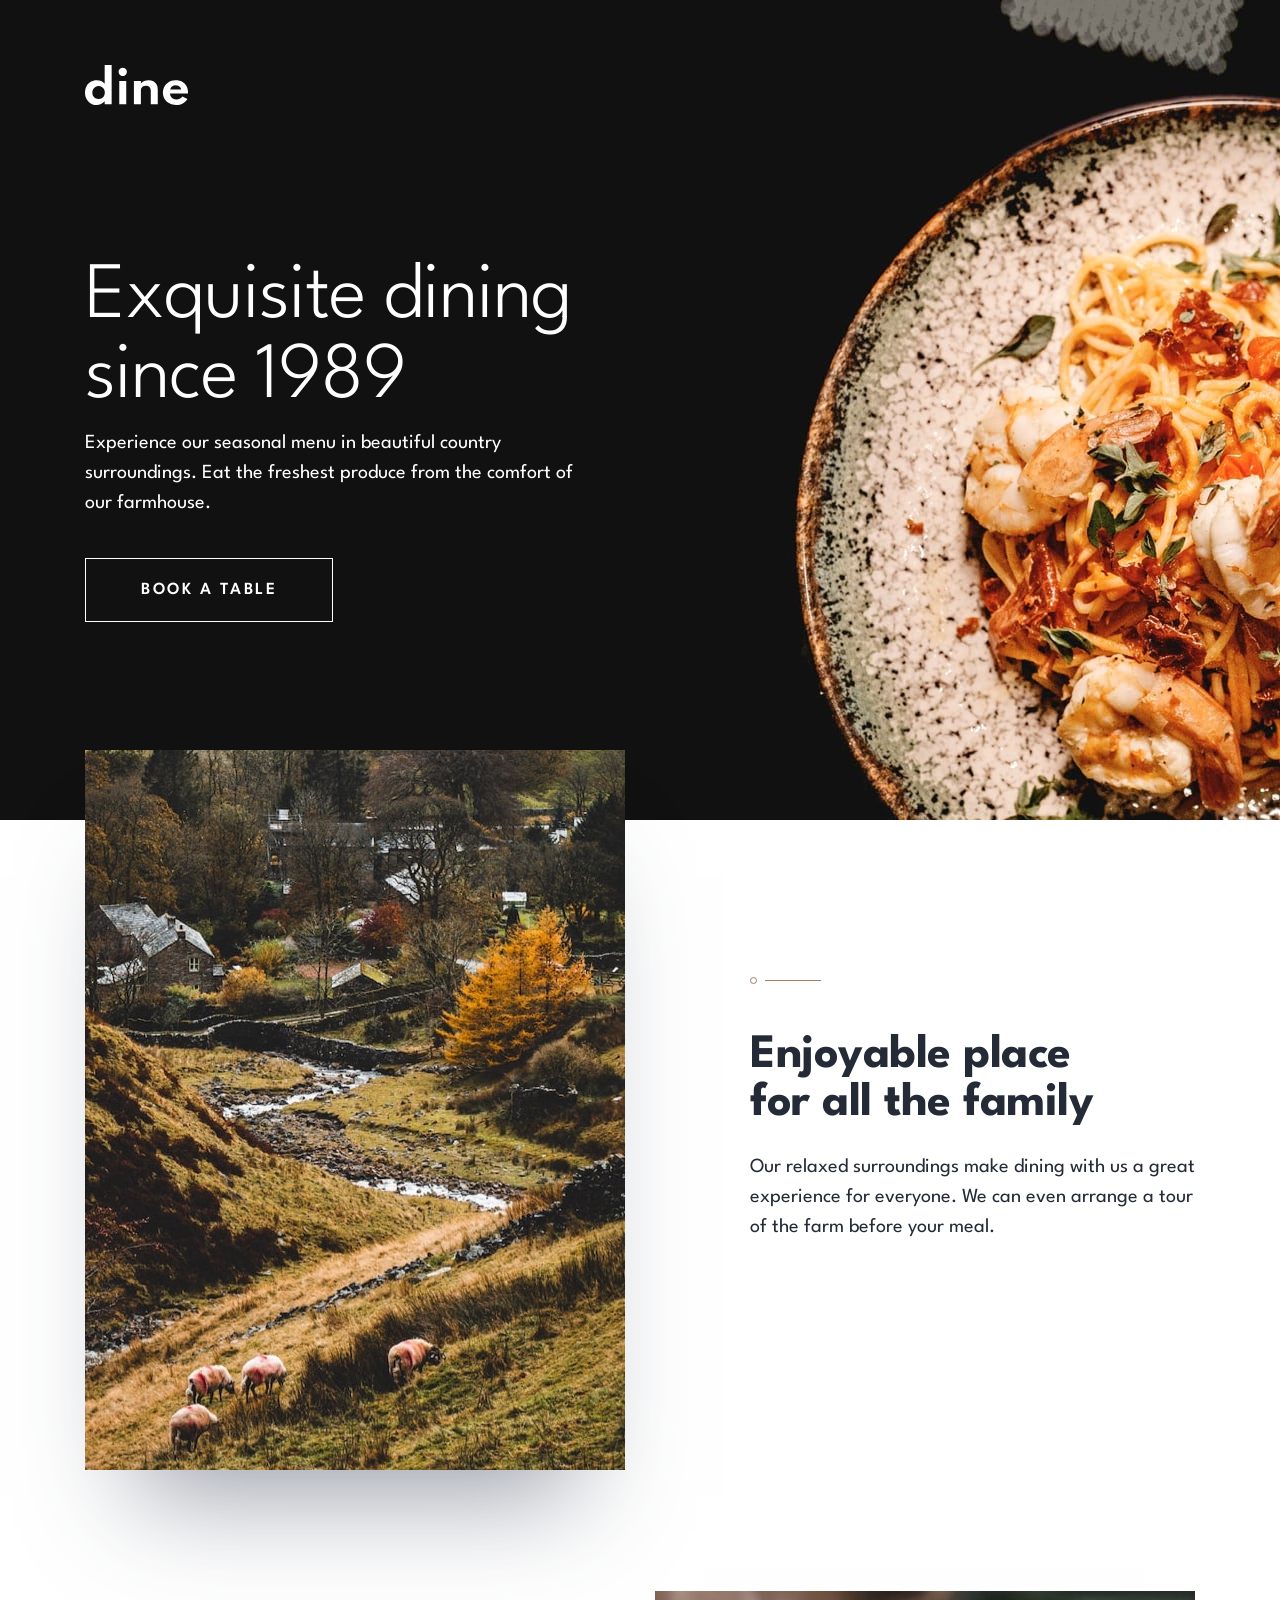
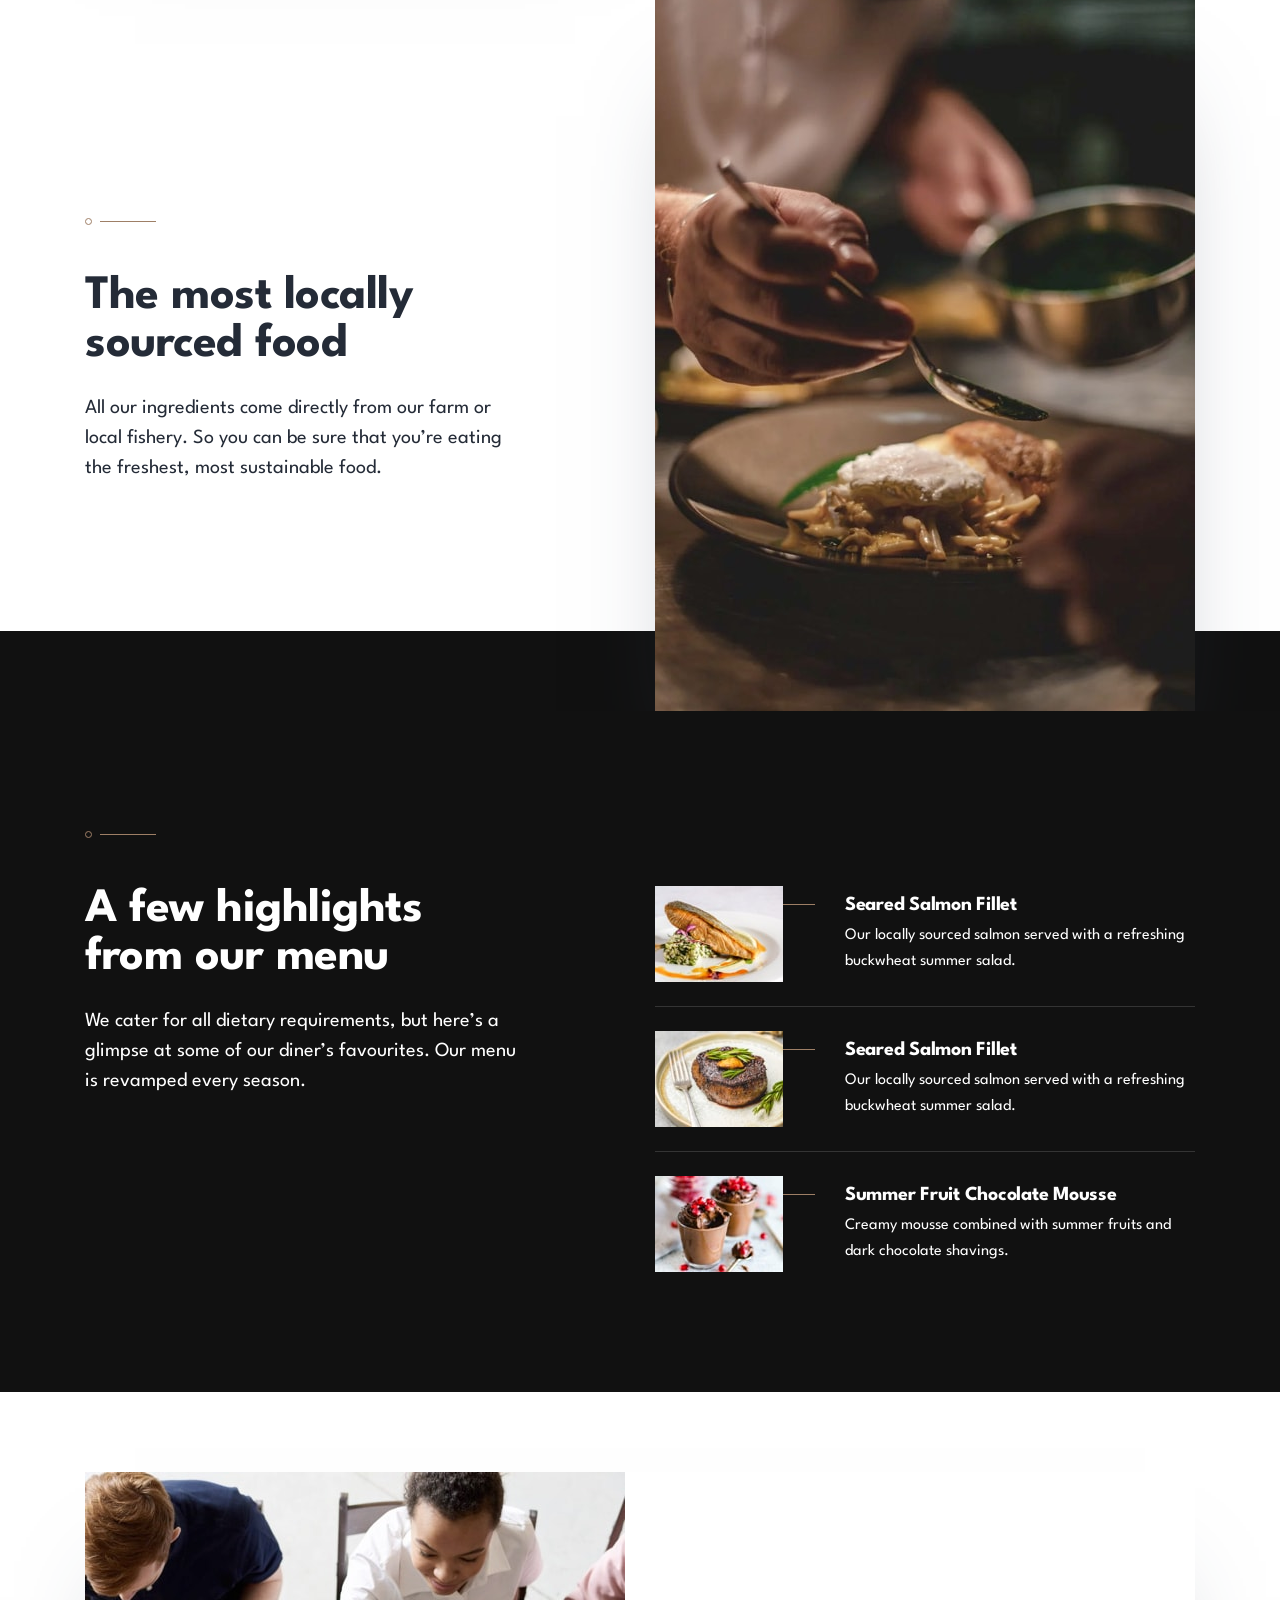
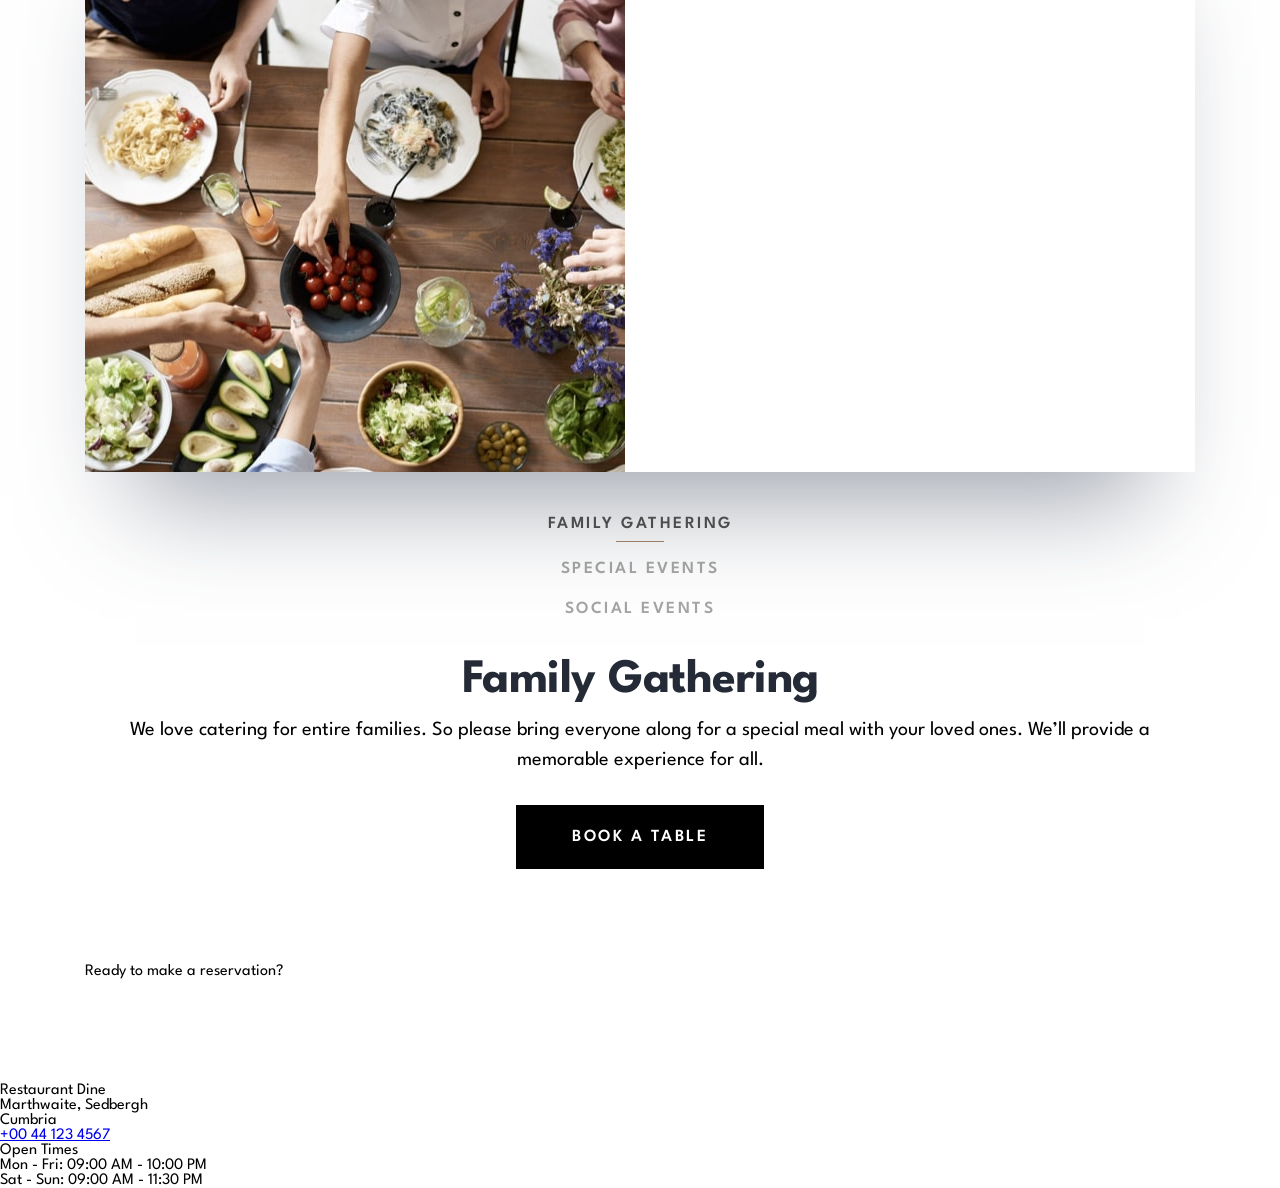
==== index.html @ 6f985767 "Add section events mobile styles" ====
<!DOCTYPE html>
<html lang="en">

<head>
    <meta charset="UTF-8">
    <meta name="viewport" content="width=device-width, initial-scale=1.0">
    <title>Exquisite dining since 1989 | Dine</title>

    <meta name="description"
        content="Experience exceptional dining in beautiful country surroundings. Enjoy locally sourced produce and a menu crafted for every occasion at Dine.">

    <link rel="shortcut icon" href="assets/images/favicon-32x32.png" type="image/x-icon">
    <link rel="stylesheet" href="/assets/css/styles.css">
</head>

<body class="page-home">
    <main>
        <section id="anchor-hero" class="hero">
            <div class="section-content-wrapper">
                <img src="assets/images/logo.svg" alt="Dine" class="logo">
                <h1 class="hero-heading heading-1">
                    Exquisite dining<br>
                    since 1989
                </h1>
                <p class="hero-paragraph paragraph-regular rte">
                    Experience our seasonal menu in beautiful country surroundings. Eat the freshest produce from
                    the comfort of our farmhouse.
                </p>
                <a href="/booking.html" class="btn btn-book-a-table btn-transparent">
                    Book a table
                </a>
            </div>
        </section>
        <section id="anchor-usps" class="usps">
            <div class="section-content-wrapper">
                <h2 class="usps-heading visibility-hidden">
                    Why choose us
                </h2>
                <div class="usp usp-top">
                    <picture class="usp-image image-left">
                        <source media="(min-width: 1024px)" srcset="
                            assets/images/homepage/enjoyable-place-desktop.jpg 1x,
                            assets/images/homepage/enjoyable-place-desktop@2x.jpg 2x
                        ">

                        <source media="(min-width: 768px)" srcset="
                            assets/images/homepage/enjoyable-place-tablet.jpg 1x,
                            assets/images/homepage/enjoyable-place-tablet@2x.jpg 2x
                        ">

                        <img src="assets/images/homepage/enjoyable-place-mobile.jpg" srcset="
                            assets/images/homepage/enjoyable-place-mobile.jpg 1x,
                            assets/images/homepage/enjoyable-place-mobile@2x.jpg 2x
                        " alt="Countryside surrounding the restaurant">
                    </picture>
                    <div class="usp-text text-right">
                        <img src="assets/images/patterns/pattern-divide.svg" alt="" class="usp-divider">
                        <h3 class="usp-heading heading-2 animated-title">
                            Enjoyable place for all the family
                        </h3>
                        <p class="usp-paragraph paragraph-regular rte">
                            Our relaxed surroundings make dining with us a great experience for everyone. We can even
                            arrange a tour of the farm before your meal.
                        </p>
                    </div>
                </div>
                <div class="usp usp-bottom">
                    <picture class="usp-image image-right">
                        <source media="(min-width: 1024px)" srcset="
                            assets/images/homepage/locally-sourced-desktop.jpg 1x,
                            assets/images/homepage/locally-sourced-desktop@2x.jpg 2x
                        ">

                        <source media="(min-width: 768px)" srcset="
                            assets/images/homepage/locally-sourced-tablet.jpg 1x,
                            assets/images/homepage/locally-sourced-tablet@2x.jpg 2x
                        ">

                        <img src="assets/images/homepage/locally-sourced-mobile.jpg" srcset="
                            assets/images/homepage/locally-sourced-mobile.jpg 1x,
                            assets/images/homepage/locally-sourced-mobile@2x.jpg 2x
                        " alt="Chef preparing a dish in the restaurant kitchen">
                    </picture>
                    <div class="usp-text text-left">
                        <img src="assets/images/patterns/pattern-divide.svg" alt="" class="usp-divider">
                        <h3 class="usp-heading heading-2 animated-title">
                            The most locally sourced food
                        </h3>
                        <p class="usp-paragraph paragraph-regular rte">
                            All our ingredients come directly from our farm or local fishery. So you can be sure that
                            you’re eating the freshest, most sustainable food.
                        </p>
                    </div>
                </div>
            </div>
        </section>
        <section id="anchor-highlights" class="menu-highlights">
            <div class="section-content-wrapper">
                <div class="intro">
                    <img src="assets/images/patterns/pattern-divide.svg" alt="" class="highlights-divider">
                    <h2 class="intro-heading heading-2 animated-title">
                        A few highlights from our menu
                    </h2>
                    <p class="intro-paragraph paragraph-regular rte">
                        We cater for all dietary requirements, but here’s a glimpse at some of our diner’s favourites.
                        Our menu is revamped every season.
                    </p>
                </div>
                <ul class="highlights">
                    <li class="highlight">
                        <picture class="highlight-image">
                            <source media="(min-width: 768px)" srcset="
                            assets/images/homepage/salmon-desktop-tablet.jpg 1x,
                            assets/images/homepage/salmon-desktop-tablet@2x.jpg 2x
                        ">
                            <img src="assets/images/homepage/salmon-mobile.jpg" srcset="
                            assets/images/homepage/salmon-mobile.jpg 1x,
                            assets/images/homepage/salmon-mobile@2x.jpg 2x
                        " alt="Seared Salmon Filet">
                        </picture>
                        <div class="highlight-description">
                            <h3 class="highlight-heading heading-3">
                                Seared Salmon Fillet
                            </h3>
                            <p class="highlight-paragraph paragraph-small rte">
                                Our locally sourced salmon served with a refreshing buckwheat summer salad.
                            </p>
                        </div>
                    </li>
                    <li class="highlight">
                        <picture class="highlight-image">
                            <source media="(min-width: 768px)" srcset="
                            assets/images/homepage/beef-desktop-tablet.jpg 1x,
                            assets/images/homepage/beef-desktop-tablet@2x.jpg 2x
                        ">
                            <img src="assets/images/homepage/beef-mobile.jpg" srcset="
                            assets/images/homepage/beef-mobile.jpg 1x,
                            assets/images/homepage/beef-mobile@2x.jpg 2x
                        " alt="Rosemary Filet Mignon">
                        </picture>
                        <div class="highlight-description">
                            <h3 class="highlight-heading heading-3">
                                Seared Salmon Fillet
                            </h3>
                            <p class="highlight-paragraph paragraph-small rte">
                                Our locally sourced salmon served with a refreshing buckwheat summer salad.
                            </p>
                        </div>
                    </li>
                    <li class="highlight">
                        <picture class="highlight-image">
                            <source media="(min-width: 768px)" srcset="
                            assets/images/homepage/chocolate-desktop-tablet.jpg 1x,
                            assets/images/homepage/chocolate-desktop-tablet@2x.jpg 2x
                        ">
                            <img src="assets/images/homepage/chocolate-mobile.jpg" srcset="
                            assets/images/homepage/chocolate-mobile.jpg 1x,
                            assets/images/homepage/chocolate-mobile@2x.jpg 2x
                        " alt="Summer Fruit Chocolate Mousse">
                        </picture>
                        <div class="highlight-description">
                            <h3 class="highlight-heading heading-3">
                                Summer Fruit Chocolate Mousse
                            </h3>
                            <p class="highlight-paragraph paragraph-small rte">
                                Creamy mousse combined with summer fruits and dark chocolate shavings.
                            </p>
                        </div>
                    </li>
                </ul>
            </div>
        </section>
        <section id="anchor-events" class="events">
            <div class="section-content-wrapper">
                <h2 class="events-heading visibility-hidden">
                    Events
                </h2>
                <div class="events-images-container">
                    <picture class="events-image active" data-event="family">
                        <source media="(min-width: 1024px)" srcset="
                            assets/images/homepage/family-gathering-desktop.jpg 1x,
                            assets/images/homepage/family-gathering-desktop@2x.jpg 2x
                        ">

                        <source media="(min-width: 768px)" srcset="
                            assets/images/homepage/family-gathering-tablet.jpg 1x,
                            assets/images/homepage/family-gathering-tablet@2x.jpg 2x
                        ">

                        <img src="assets/images/homepage/family-gathering-mobile.jpg" srcset="
                            assets/images/homepage/family-gathering-mobile.jpg 1x,
                            assets/images/homepage/family-gathering-mobile@2x.jpg 2x
                        " alt="Family gathering at Dine">
                    </picture>
                    <picture class="events-image" data-event="special">
                        <source media="(min-width: 1024px)" srcset="
                            assets/images/homepage/special-events-desktop.jpg 1x,
                            assets/images/homepage/special-events-desktop@2x.jpg 2x
                        ">

                        <source media="(min-width: 768px)" srcset="
                            assets/images/homepage/special-events-tablet.jpg 1x,
                            assets/images/homepage/special-events-tablet@2x.jpg 2x
                        ">

                        <img src="assets/images/homepage/special-events-mobile.jpg" srcset="
                            assets/images/homepage/special-events-mobile.jpg 1x,
                            assets/images/homepage/special-events-mobile@2x.jpg 2x
                        " alt="Special event at Dine">
                    </picture>
                    <picture class="events-image" data-event="social">
                        <source media="(min-width: 1024px)" srcset="
                            assets/images/homepage/social-events-desktop.jpg 1x,
                            assets/images/homepage/social-events-desktop@2x.jpg 2x
                        ">

                        <source media="(min-width: 768px)" srcset="
                            assets/images/homepage/social-events-tablet.jpg 1x,
                            assets/images/homepage/social-events-tablet@2x.jpg 2x
                        ">

                        <img src="assets/images/homepage/social-events-mobile.jpg" srcset="
                            assets/images/homepage/social-events-mobile.jpg 1x,
                            assets/images/homepage/social-events-mobile@2x.jpg 2x
                        " alt="Social event at Dine">
                    </picture>
                </div>
                <div class="events-wrapper">
                    <div class="events-descriptions-container">
                        <div class="event-panel active" data-event="family">
                            <h3 class="event-panel-heading heading-2">
                                Family Gathering
                            </h3>
                            <p class="event-panel-paragraph paragraph-regular rte">
                                We love catering for entire families. So please bring everyone along for a special meal
                                with your loved ones. We’ll provide a memorable experience for all.
                            </p>
                            <a href="" class="btn btn-book-a-table btn-solid">
                                Book a table
                            </a>
                        </div>
                        <div class="event-panel" data-event="special">
                            <h3 class="event-panel-heading heading-2">
                                Special Events
                            </h3>
                            <p class="event-panel-paragraph paragraph-regular rte">
                                Whether it’s a romantic dinner or special date you’re celebrating with others we’ll look
                                after you. We’ll be sure to mark your special date with an unforgettable meal.
                            </p>
                            <a href="" class="btn btn-book-a-table btn-solid">
                                Book a table
                            </a>
                        </div>
                        <div class="event-panel" data-event="social">
                            <h3 class="event-panel-heading heading-2">
                                Social Events
                            </h3>
                            <p class="event-panel-paragraph paragraph-regular rte">
                                Are you looking to have a larger social event? No problem! We’re more than happy to
                                cater for big parties. We’ll work with you to make your event a hit with everyone.
                            </p>
                            <a href="" class="btn btn-book-a-table btn-solid">
                                Book a table
                            </a>
                        </div>
                    </div>
                    <ul class="events-list">
                        <li>
                            <button class="btn btn-event active" data-event="family">
                                Family gathering
                            </button>
                        </li>
                        <li>
                            <button class="btn btn-event" data-event="special">
                                Special events
                            </button>
                        </li>
                        <li>
                            <button class="btn btn-event" data-event="social">
                                Social events
                            </button>
                        </li>
                    </ul>
                </div>
            </div>
        </section>
        <section id="anchor-bookings" class="bookings-link">
            <div class="section-content-wrapper">
                <h2 class="bookings-link-heading">
                    Ready to make a reservation?
                </h2>
                <a href="" class="btn btn-book-a-table btn-transparent">
                    Book a table
                </a>
            </div>
        </section>
    </main>
    <footer class="page-footer">
        <div class="section-content-wrapper">
            <img src="assets/images/logo.svg" alt="" class="logo">
            <div class="footer-info-wrapper">
                <address class="contact">
                    <p class="rte">
                        Restaurant Dine<br>
                        Marthwaite, Sedbergh<br>
                        Cumbria<br>
                        <a href="tel:+00441234567">+00 44 123 4567</a>
                    </p>
                </address>
                <div class="opening-hours">
                    <p class="rte">
                        Open Times<br>
                        Mon - Fri: 09:00 AM - 10:00 PM<br>
                        Sat - Sun: 09:00 AM - 11:30 PM
                    </p>
                </div>
            </div>
        </div>
    </footer>

    <script src="/assets/js/main.js"></script>
</body>

</html>
---- assets/css/styles.css ----
@font-face {
    font-family: "League Spartan";
    src: url("/assets/fonts/LeagueSpartan-VariableFont_wght.ttf") format("truetype");
    font-weight: 100 900;
    font-style: normal;
    font-display: swap;
}

/* CSS Reset */

*,
*::before,
*::after {
    box-sizing: border-box;
}

* {
    margin: 0;
    padding: 0;
    font: inherit;
}

html {
    font-size: 16px;
    scroll-behavior: smooth;
}

@media (prefers-reduced-motion: reduce) {
    html {
        scroll-behavior: auto;
    }
}

body {
    position: relative;
    min-height: 100vh;
}

img,
picture,
svg,
video {
    display: block;
    max-width: 100%;
}

/* Colors */

:root {
    --colors-neutral-950: #000;
    --colors-neutral-900: #111;
    --colors-neutral-700: #444;
    --colors-neutral-600: #4C4C4C;
    --colors-neutral-400: #8E8E8E;
    --colors-neutral-100: #EDEDED;
    --colors-neutral-0: #FFF;

    --colors-slate-800: #242B37;
    --colors-slate-500: #5C6779;

    --colors-red-500: #B54949;
    --colors-stone-500: #9E7F66;
}

/* Utilities */

.visibility-hidden {
    position: absolute;
    width: 1px;
    height: 1px;
    padding: 0;
    margin: -1px;
    overflow: hidden;
    clip: rect(0, 0, 0, 0);
    white-space: nowrap;
    border: 0;
}

.animated-title {
    opacity: 0;
    transition: opacity 1s ease-in-out;

    &.is-visible {
        opacity: 1;
    }
}

/* Typography */

body {
    font-family: "League Spartan", sans-serif;
}

.heading-1 {
    /* Hero heading */
    font-size: 2rem;
    font-style: normal;
    font-weight: 300;
    line-height: 125%;
    letter-spacing: -0.025rem;

    @media screen and (min-width: 768px) {
        font-size: 3rem;
        line-height: 133%;
        letter-spacing: -0.0375rem;

        @media screen and (min-width: 1024px) {
            font-size: 5rem;
            font-weight: 300;
            line-height: 100%;
            letter-spacing: -0.0625rem;
        }
    }
}

.heading-2 {
    /* Usp item heading */
    font-feature-settings: 'liga' off, 'clig' off;
    font-size: 2rem;
    font-style: normal;
    font-weight: 700;
    line-height: 125%;
    letter-spacing: -0.025rem;
    text-wrap: balance;

    @media screen and (min-width: 768px) {
        font-size: 3rem;
        line-height: 100%;
        letter-spacing: -0.03125rem;
    }
}

.heading-3 {
    font-feature-settings: 'liga' off, 'clig' off;
    font-size: 1.25rem;
    font-style: normal;
    font-weight: 700;
    line-height: 120%;
    letter-spacing: -0.01563rem;
    text-wrap: balance;
}

.paragraph-regular {
    font-size: 1rem;
    font-style: normal;
    font-weight: 400;
    line-height: 162.5%;

    @media screen and (min-width: 768px) {
        font-size: 1.25rem;
        line-height: 1.875rem;
    }
}

.paragraph-small {
    font-size: 1rem;
    font-style: normal;
    font-weight: 400;
    line-height: 162.5%;
}

.btn-book-a-table {
    font-size: 1.0625rem;
    font-style: normal;
    font-weight: 600;
    line-height: 95%;
    letter-spacing: 0.15625rem;
}

.btn-event {
    font-feature-settings: 'liga' off, 'clig' off;
    font-size: 1.0625rem;
    font-style: normal;
    font-weight: 600;
    line-height: 95%;
    letter-spacing: 0.15625rem;
    text-transform: uppercase;
}

/* Page styles */

.page-home {}

.page-booking {}

/* Main styles */

main {
    width: 100%;
}

/* Footer styles */

.page-footer {
    .section-content-wrapper {}
}

/* Section styles */

/* -- All sections styles */

section {
    width: 100%;
    display: flex;
    justify-content: center;
    overflow: hidden;

    .section-content-wrapper {
        width: 87.2%;

        @media screen and (min-width: 768px) {
            width: 74.74%;

            @media screen and (min-width: 1024px) {
                width: calc(100% - 40px);
                max-width: 1110px;
            }
        }
    }
}

/* -- Single sections styles */

.hero {
    min-height: 748px;

    background-image: image-set(url("../images/homepage/hero-bg-mobile.jpg") 1x,
            url("../images/homepage/hero-bg-mobile@2x.jpg") 2x);

    background-size: cover;
    background-position: center;
    background-repeat: no-repeat;

    @media screen and (min-width: 768px) {
        min-height: 992px;

        background-image: image-set(url("../images/homepage/hero-bg-tablet.jpg") 1x,
                url("../images/homepage/hero-bg-tablet@2x.jpg") 2x);

        @media screen and (min-width: 1024px) {
            min-height: 820px;

            background-image: image-set(url("../images/homepage/hero-bg-desktop.jpg") 1x,
                    url("../images/homepage/hero-bg-desktop@2x.jpg") 2x);
        }
    }

    .section-content-wrapper {
        display: flex;
        flex-direction: column;
        align-items: center;
        padding-top: 232px;
        color: var(--colors-neutral-0);
        text-align: center;

        @media screen and (min-width: 768px) {
            width: 89.71%;
            padding-top: 374px;

            @media screen and (min-width: 1024px) {
                align-items: flex-start;
                padding-top: 65px;
                text-align: left;

                &>* {
                    max-width: 508px;
                }
            }
        }

        .hero-heading {
            margin-top: 40px;

            @media screen and (min-width: 1024px) {
                margin-top: 153px;
            }
        }

        .hero-paragraph {
            margin-top: 20px;

            @media screen and (min-width: 1024px) {
                margin-top: 10px;
            }
        }

        .btn-book-a-table {
            margin-top: 48px;

            @media screen and (min-width: 768px) {
                margin-top: 56px;

                @media screen and (min-width: 1024px) {
                    margin-top: 40px;
                }
            }
        }
    }
}

.usps {
    position: relative;
    margin-top: -72px;
    padding-bottom: 106px;

    @media screen and (min-width: 768px) {
        margin-top: -96px;
        padding-bottom: 120px;

        @media screen and (min-width: 1024px) {
            margin-top: -70px;
            margin-bottom: -80px;
            padding-bottom: 0;
        }
    }

    &::before {
        @media screen and (min-width: 768px) {
            content: "";
            position: absolute;
            top: 196px;
            right: 50.78%;
            width: 895px;
            height: 320px;
            background-image: url("/assets/images/patterns/pattern-curve-top-right.svg");
            background-repeat: no-repeat;

            @media screen and (min-width: 1024px) {
                top: 320px;
                right: unset;
                left: 0;
            }
        }
    }

    &::after {
        @media screen and (min-width: 768px) {
            content: "";
            position: absolute;
            bottom: 0;
            left: 50%;
            width: 895px;
            height: 320px;
            background-image: url("/assets/images/patterns/pattern-curve-top-left.svg");
            background-repeat: no-repeat;

            @media screen and (min-width: 1024px) {
                bottom: 80px;
                left: unset;
                right: 0;
            }
        }
    }

    .section-content-wrapper {
        display: flex;
        flex-direction: column;
        align-items: center;
        gap: 106px;
        text-align: center;
        color: var(--colors-slate-800);

        @media screen and (min-width: 768px) {
            gap: 120px;

            @media screen and (min-width: 1024px) {
                gap: 121px;
                text-align: left;
            }
        }

        .usp {
            display: flex;
            flex-direction: column;
            align-items: center;

            @media screen and (min-width: 1024px) {
                flex-direction: row;
                justify-content: space-between;
            }

            &.usp-bottom {
                @media screen and (min-width: 1024px) {
                    flex-direction: row-reverse;
                }
            }

            .usp-image {
                margin-bottom: 48px;
                box-shadow: 0 75px 100px -50px rgba(56, 66, 85, 0.50);

                @media screen and (min-width: 768px) {
                    margin-bottom: 56px;

                    @media screen and (min-width: 1024px) {
                        width: 48.64%;
                        margin-bottom: 0;
                    }
                }

                &.image-right {
                    position: relative;

                    &::after {
                        @media screen and (min-width: 768px) {
                            content: "";
                            position: absolute;
                            bottom: 56px;
                            right: -58px;
                            width: 160px;
                            height: 76px;
                            background-image: url("/assets/images/patterns/pattern-lines.svg");
                            background-repeat: no-repeat;

                            @media screen and (min-width: 1024px) {
                                bottom: 362px;
                                right: -114px;
                            }
                        }
                    }
                }
            }

            .usp-text {
                display: flex;
                flex-direction: column;
                align-items: center;

                @media screen and (min-width: 768px) {
                    width: 79.76%;

                    @media screen and (min-width: 1024px) {
                        width: 40.09%;
                        align-items: flex-start;
                    }
                }

                .usp-divider {
                    margin-bottom: 32px;

                    @media screen and (min-width: 768px) {
                        margin-bottom: 40px;

                        @media screen and (min-width: 1024px) {
                            margin-bottom: 48px;
                        }
                    }
                }

                .usp-heading {
                    margin-bottom: 12px;

                    @media screen and (min-width: 768px) {
                        margin-bottom: 24px;
                    }
                }
            }
        }
    }
}

.menu-highlights {
    background-color: var(--colors-neutral-900);

    .section-content-wrapper {
        display: flex;
        flex-direction: column;
        align-items: center;
        padding: 90px 0 47px 0;
        text-align: center;
        color: var(--colors-neutral-0);

        @media screen and (min-width: 768px) {
            padding: 97px 0 73px 0;

            @media screen and (min-width: 1024px) {
                flex-direction: row;
                justify-content: space-between;
                align-items: flex-start;
                padding: 200px 0 120px 0;
                text-align: left;
            }
        }

        .intro {
            display: flex;
            flex-direction: column;
            align-items: center;
            margin-bottom: 56px;

            @media screen and (min-width: 768px) {
                width: 77.53%;
                margin-bottom: unset;

                @media screen and (min-width: 1024px) {
                    width: 40.09%;
                    align-items: flex-start;
                }
            }

            .highlights-divider {
                margin-bottom: 40px;

                @media screen and (min-width: 768px) {
                    margin-bottom: 43px;

                    @media screen and (min-width: 1024px) {
                        margin-bottom: 48px;
                    }
                }
            }

            .intro-heading {
                margin-bottom: 12px;

                @media screen and (min-width: 768px) {
                    margin-bottom: 30px;

                    @media screen and (min-width: 1024px) {
                        margin-bottom: 24px;
                    }
                }
            }
        }

        .highlights {
            display: flex;
            flex-direction: column;
            align-items: center;
            gap: 24px;
            padding: 24px 0 20px 0;
            list-style-type: none;

            @media screen and (min-width: 768px) {
                gap: unset;
                padding: 24px 0 0 0;

                @media screen and (min-width: 1024px) {
                    width: 48.65%;
                    padding: 55px 0 0 0;
                }
            }

            .highlight {
                display: flex;
                flex-direction: column;
                align-items: center;
                padding: 0 0 20px 0;
                border-bottom: 1px solid rgb(from var(--colors-neutral-0) r g b / 0.1494);

                @media screen and (min-width: 768px) {
                    flex-direction: row;
                    align-items: flex-start;
                    gap: 62px;
                    padding: 24px 0;

                    @media screen and (min-width: 1024px) {
                        &:first-child {
                            padding: 0 0 24px 0;
                        }

                        &:last-child {
                            padding: 24px 0 0 0;
                        }
                    }
                }

                &:last-child {
                    border-bottom: unset;
                }

                .highlight-image {
                    margin-bottom: 40px;

                    @media screen and (min-width: 768px) {
                        position: relative;
                        width: 128px;
                        height: 96px;
                        flex: 0 0 128px;
                        margin-bottom: unset;

                        &::after {
                            content: "";
                            position: absolute;
                            top: 18px;
                            right: -32px;
                            width: 32px;
                            height: 1px;
                            background-color: var(--colors-stone-500);
                        }

                        img {
                            width: 100%;
                            height: 100%;
                            object-fit: cover;
                        }
                    }
                }

                .highlight-description {
                    @media screen and (min-width: 768px) {
                        padding: 7px 0;
                        text-align: left;
                    }

                    .highlight-heading {
                        margin-bottom: 8px;

                        @media screen and (min-width: 768px) {
                            margin-bottom: 6px;
                        }
                    }
                }
            }
        }
    }
}

.events {
    .section-content-wrapper {
        padding: 80px 0 95px 0;

        .events-images-container {
            display: grid;

            .events-image {
                grid-area: 1/1;
                opacity: 0;
                transition: opacity .8s ease-in-out;
                box-shadow: 0 75px 100px -50px rgba(56, 66, 85, 0.50);

                &.active {
                    opacity: 1;
                }
            }
        }

        .events-wrapper {
            display: flex;
            flex-direction: column-reverse;

            .events-descriptions-container {
                display: grid;

                .event-panel {
                    grid-area: 1/1;
                    opacity: 0;
                    transition: opacity .8s ease-in-out;
                    position: relative;
                    z-index: 0;

                    &.active {
                        opacity: 1;
                        z-index: 1;
                    }

                    .event-panel-heading {
                        margin-bottom: 10px;
                        color: var(--colors-slate-800);
                        text-align: center;
                    }

                    .event-panel-paragraph {
                        margin-bottom: 30px;
                        text-align: center;
                    }

                    .btn-book-a-table {
                        margin: 0 auto;
                    }
                }
            }

            .events-list {
                padding: 37px 0 28px 0;
                list-style-type: none;

                li {
                    min-height: 40px;
                    display: flex;
                    align-items: center;

                    .btn-event {
                        width: 100%;
                        border: none;
                        background-color: transparent;
                        color: var(--colors-neutral-600);
                        opacity: .5;
                        padding-bottom: 0;
                        transition: padding-bottom .3s ease-in-out, opacity .3s ease-in-out;

                        &:after {
                            content: "";
                            position: absolute;
                            bottom: 0;
                            left: 50%;
                            transform: translateX(-50%);
                            width: 0;
                            height: 1px;
                            background-color: var(--colors-stone-500);
                            transition: width .3s ease-in-out;
                        }

                        &.active {
                            position: relative;
                            padding-bottom: 10px;
                            opacity: 1;

                            &::after {
                                width: 48px;
                            }
                        }

                        @media(hover: hover) {
                            &:hover {
                                cursor: pointer;
                            }
                        }
                    }
                }
            }
        }
    }
}

.bookings-link {
    .section-content-wrapper {}
}

.bookings {
    .section-content-wrapper {}
}

/* Element styles */

/* -- Button styles */

.btn-book-a-table {
    width: 248px;
    height: 64px;
    display: flex;
    justify-content: center;
    align-items: center;
    transition: color .3s ease-in, background-color .3s ease-in;

    &:link,
    &:visited,
    &:hover,
    &:active {
        text-transform: uppercase;
        text-decoration: none;
    }

    &.btn-transparent {
        border: 1px solid var(--colors-neutral-0);
        color: var(--colors-neutral-0);

        @media(hover: hover) {
            &:hover {
                color: var(--colors-neutral-900);
                background-color: var(--colors-neutral-0);
            }
        }

        &:focus-visible {
            outline: 3px solid var(--colors-neutral-0);
        }
    }

    &.btn-solid {
        border: 1px solid var(--colors-neutral-950);
        color: var(--colors-neutral-0);
        background-color: var(--colors-neutral-950);

        @media(hover: hover) {
            &:hover {
                color: var(--colors-neutral-900);
                background-color: transparent;
            }
        }
    }
}
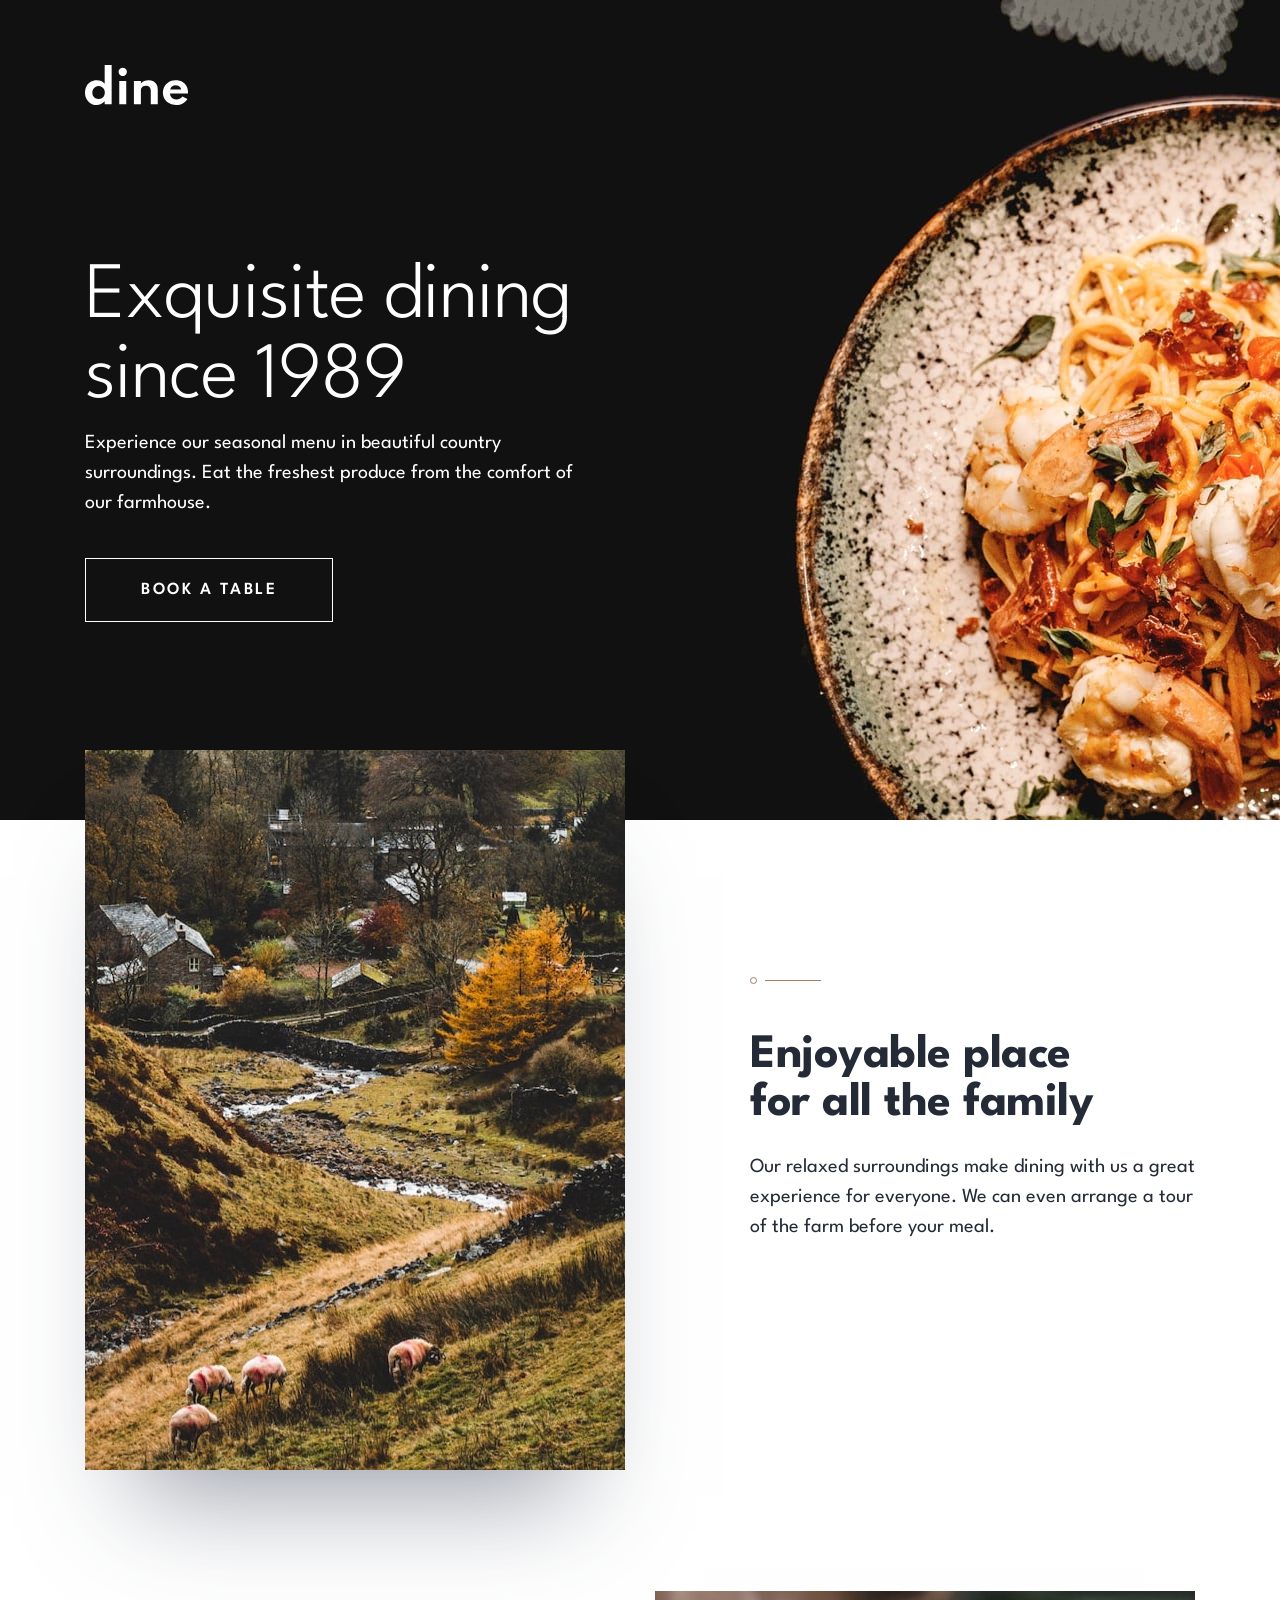
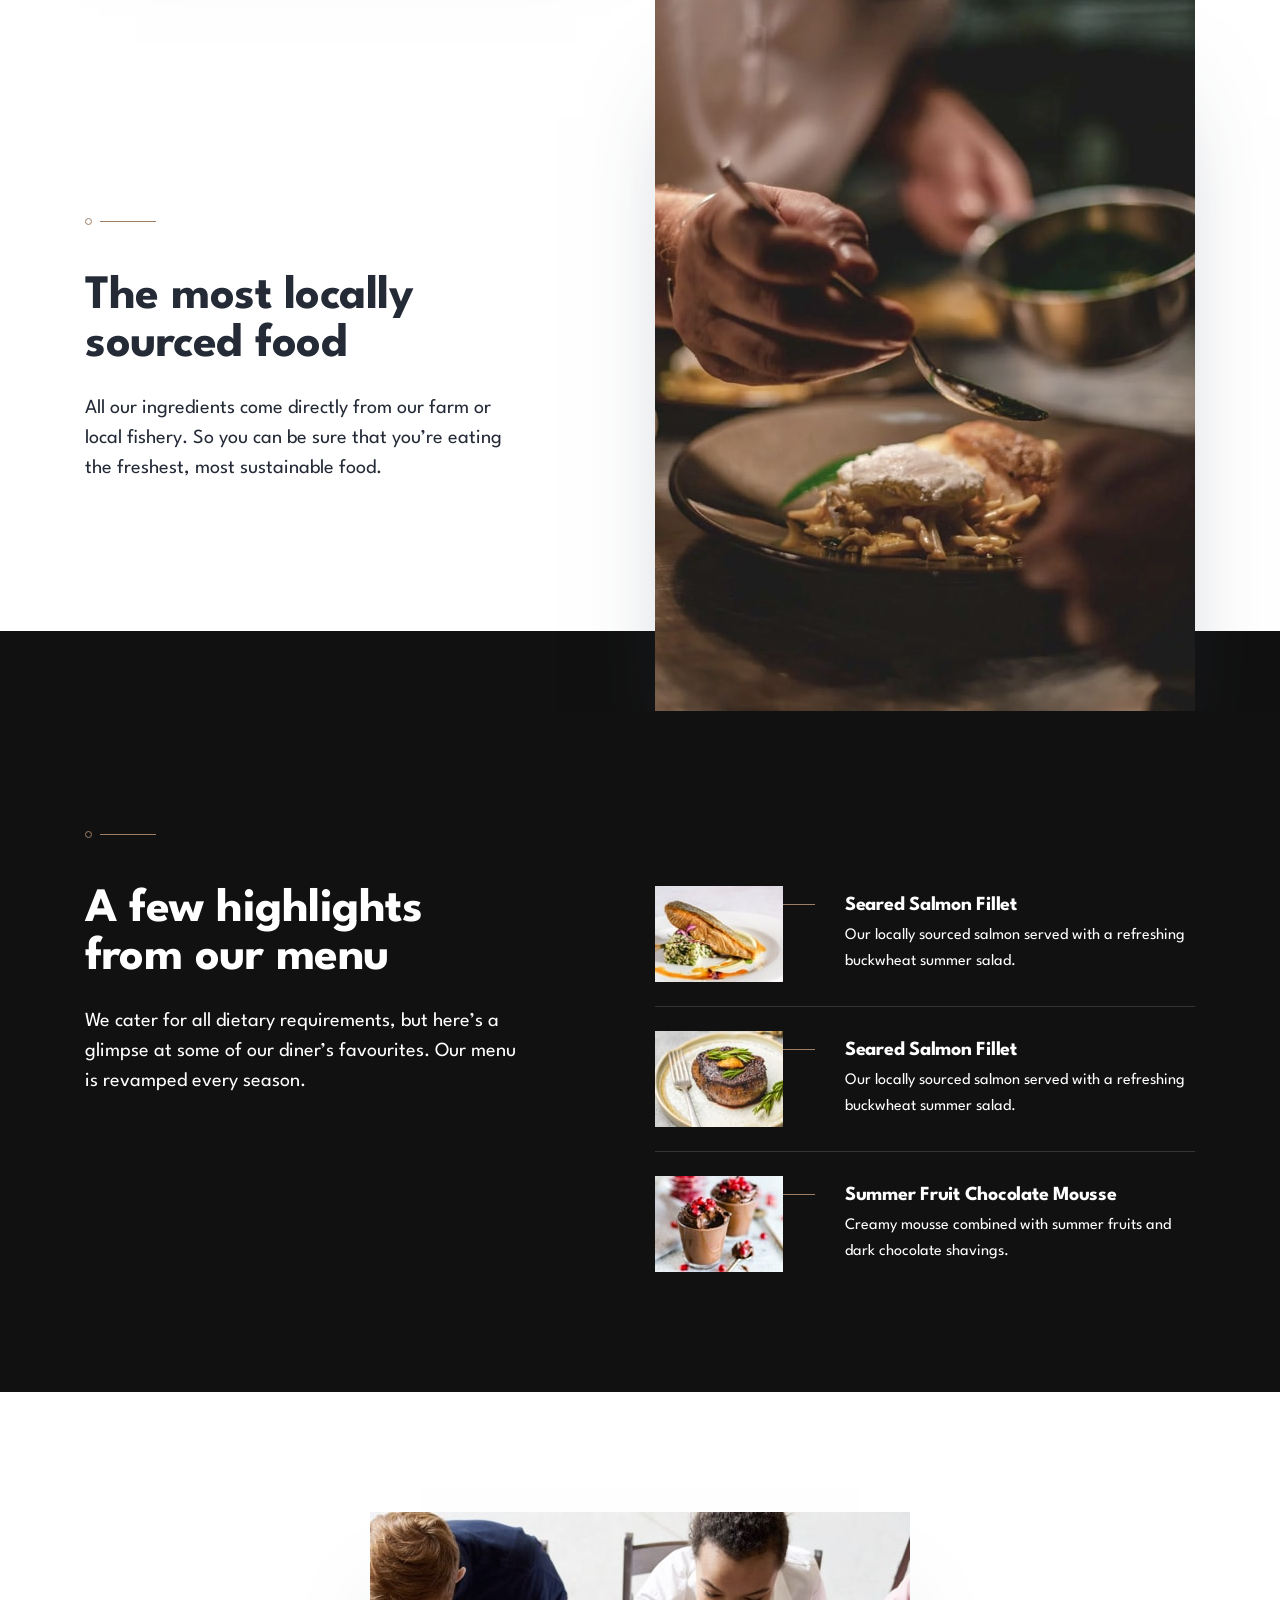
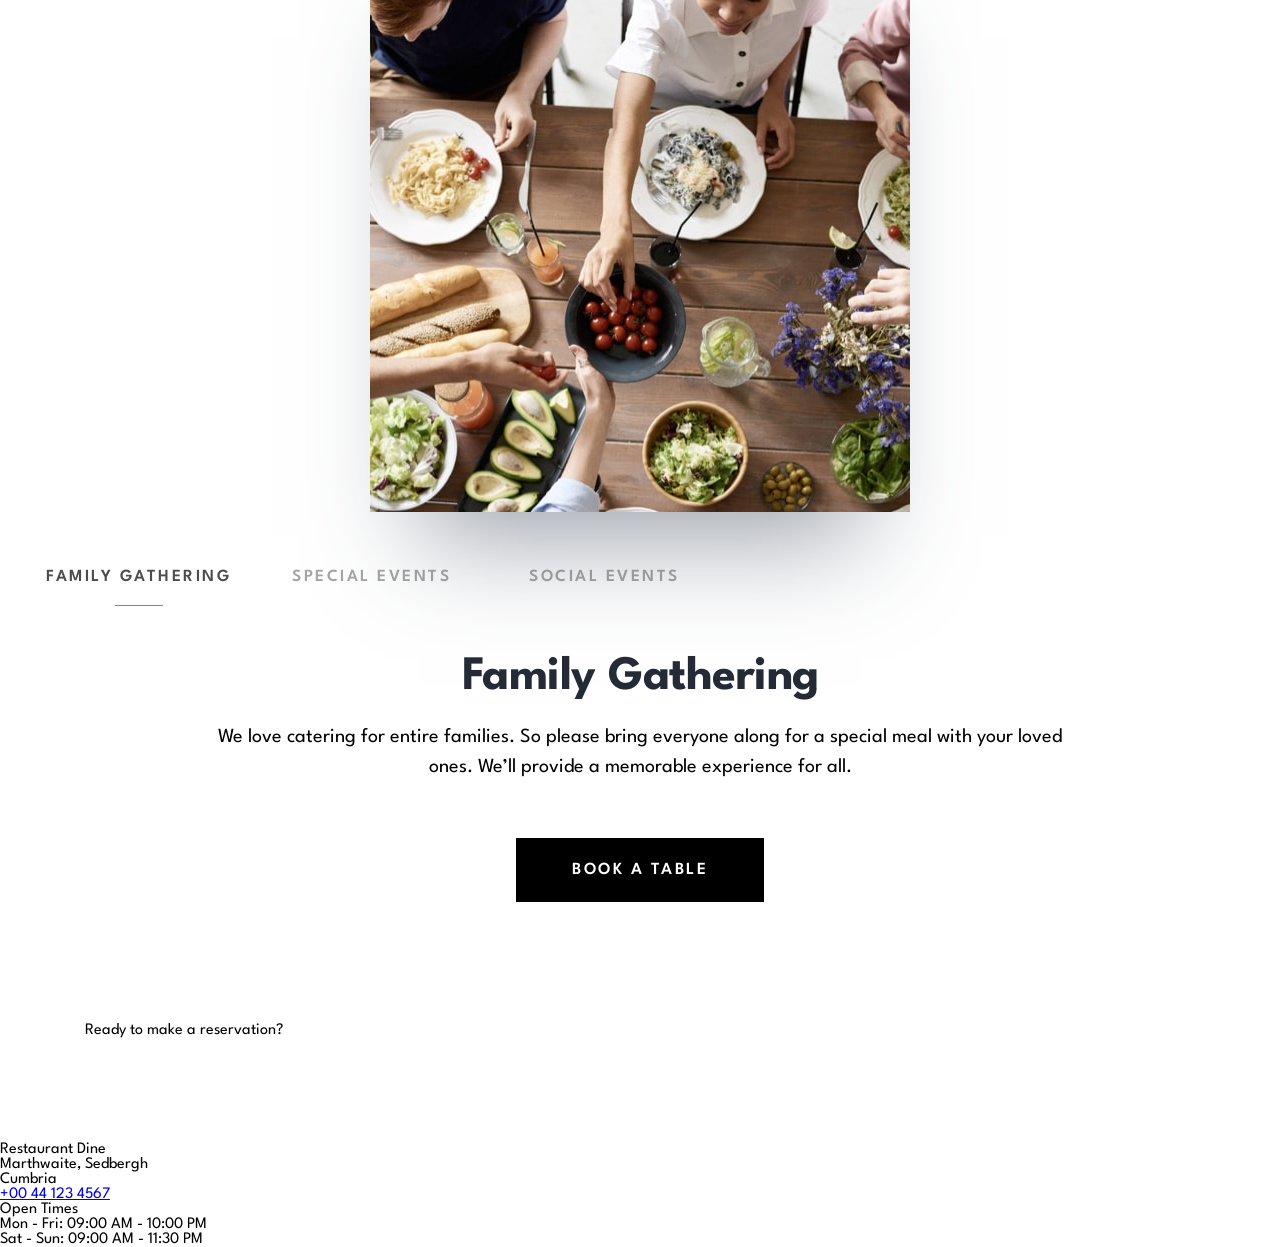
==== commit 36b81b12: "Add events tablet styles" ====
--- a/index.html
+++ b/index.html
@@ -228,41 +228,37 @@
                 <div class="events-wrapper">
                     <div class="events-descriptions-container">
                         <div class="event-panel active" data-event="family">
-                            <h3 class="event-panel-heading heading-2">
+                            <h3 class="event-panel-heading heading-2 animated-title">
                                 Family Gathering
                             </h3>
                             <p class="event-panel-paragraph paragraph-regular rte">
-                                We love catering for entire families. So please bring everyone along for a special meal
+                                We love catering for entire families. So please bring everyone along for a special
+                                meal
                                 with your loved ones. We’ll provide a memorable experience for all.
                             </p>
-                            <a href="" class="btn btn-book-a-table btn-solid">
-                                Book a table
-                            </a>
                         </div>
                         <div class="event-panel" data-event="special">
-                            <h3 class="event-panel-heading heading-2">
+                            <h3 class="event-panel-heading heading-2 animated-title">
                                 Special Events
                             </h3>
                             <p class="event-panel-paragraph paragraph-regular rte">
-                                Whether it’s a romantic dinner or special date you’re celebrating with others we’ll look
+                                Whether it’s a romantic dinner or special date you’re celebrating with others we’ll
+                                look
                                 after you. We’ll be sure to mark your special date with an unforgettable meal.
                             </p>
-                            <a href="" class="btn btn-book-a-table btn-solid">
-                                Book a table
-                            </a>
                         </div>
                         <div class="event-panel" data-event="social">
-                            <h3 class="event-panel-heading heading-2">
+                            <h3 class="event-panel-heading heading-2 animated-title">
                                 Social Events
                             </h3>
                             <p class="event-panel-paragraph paragraph-regular rte">
                                 Are you looking to have a larger social event? No problem! We’re more than happy to
                                 cater for big parties. We’ll work with you to make your event a hit with everyone.
                             </p>
-                            <a href="" class="btn btn-book-a-table btn-solid">
-                                Book a table
-                            </a>
-                        </div>
+                        </div>
+                        <a href="" class="btn btn-book-a-table btn-solid">
+                            Book a table
+                        </a>
                     </div>
                     <ul class="events-list">
                         <li>
@@ -321,4 +317,4 @@
     <script src="/assets/js/main.js"></script>
 </body>
 
-</html>
+</html>
--- a/assets/css/styles.css
+++ b/assets/css/styles.css
@@ -617,13 +617,49 @@
 }
 
 .events {
+    position: relative;
+
+    &::before {
+        @media screen and (min-width: 768px) {
+            content: "";
+            position: absolute;
+            top: 0;
+            right: 50.78%;
+            width: 895px;
+            height: 320px;
+            background-image: url("/assets/images/patterns/pattern-curve-top-right.svg");
+            background-repeat: no-repeat;
+        }
+    }
+
     .section-content-wrapper {
         padding: 80px 0 95px 0;
 
+        @media screen and (min-width: 768px) {
+            padding: 120px 0 121px 0;
+        }
+
         .events-images-container {
+            position: relative;
             display: grid;
+            justify-content: center;
+
+            &::before {
+                @media screen and (min-width: 768px) {
+                    content: "";
+                    position: absolute;
+                    top: -38px;
+                    left: -58px;
+                    z-index: 10;
+                    width: 160px;
+                    height: 76px;
+                    background-image: url("/assets/images/patterns/pattern-lines.svg");
+                    background-repeat: no-repeat;
+                }
+            }
 
             .events-image {
+                width: fit-content;
                 grid-area: 1/1;
                 opacity: 0;
                 transition: opacity .8s ease-in-out;
@@ -641,6 +677,10 @@
 
             .events-descriptions-container {
                 display: grid;
+                
+                @media screen and (min-width: 768px) {
+                    justify-items: center;
+                }
 
                 .event-panel {
                     grid-area: 1/1;
@@ -649,6 +689,10 @@
                     position: relative;
                     z-index: 0;
 
+                    @media screen and (min-width: 768px) {
+                        width: 79.62%;
+                    }
+
                     &.active {
                         opacity: 1;
                         z-index: 1;
@@ -658,27 +702,48 @@
                         margin-bottom: 10px;
                         color: var(--colors-slate-800);
                         text-align: center;
+
+                        @media screen and (min-width: 768px) {
+                            margin-bottom: 20px;
+                        }
                     }
 
                     .event-panel-paragraph {
                         margin-bottom: 30px;
                         text-align: center;
-                    }
-
-                    .btn-book-a-table {
-                        margin: 0 auto;
-                    }
+
+                        @media screen and (min-width: 768px) {
+                            margin-bottom: 56px;
+                        }
+                    }
+                }
+
+                .btn-book-a-table {
+                    margin: 0 auto;
                 }
             }
 
             .events-list {
+                margin: 0 -58px;
                 padding: 37px 0 28px 0;
                 list-style-type: none;
+
+                @media screen and (min-width: 768px) {
+                    padding: 57px 0 48px 0;
+                    display: flex;
+                    gap: 10px;
+                }
 
                 li {
                     min-height: 40px;
                     display: flex;
                     align-items: center;
+
+                    @media screen and (min-width: 768px) {
+                        width: 223px;
+                        min-height: 37px;
+                        align-items: flex-start;
+                    }
 
                     .btn-event {
                         width: 100%;
@@ -688,6 +753,12 @@
                         opacity: .5;
                         padding-bottom: 0;
                         transition: padding-bottom .3s ease-in-out, opacity .3s ease-in-out;
+
+                        @media screen and (min-width: 768px) {
+                            height: 100%;
+                            display: flex;
+                            justify-content: center;
+                        }
 
                         &:after {
                             content: "";
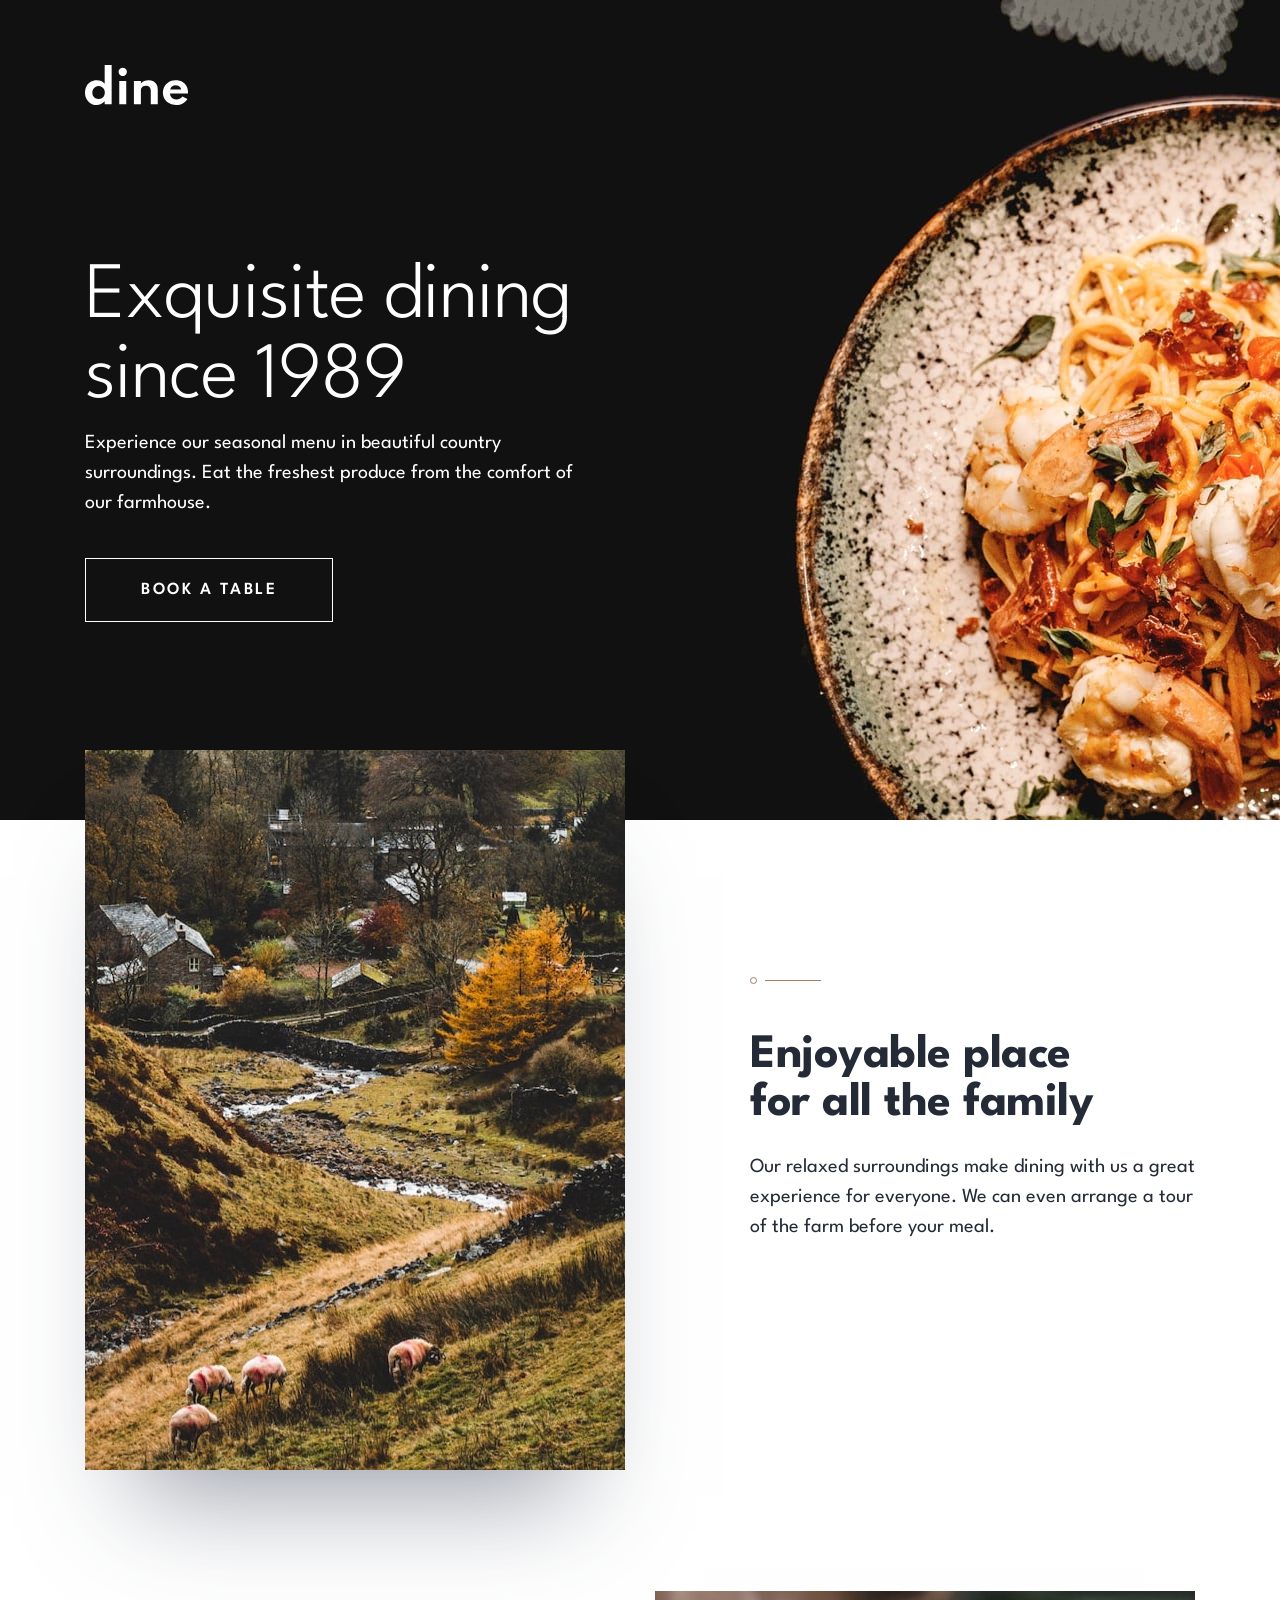
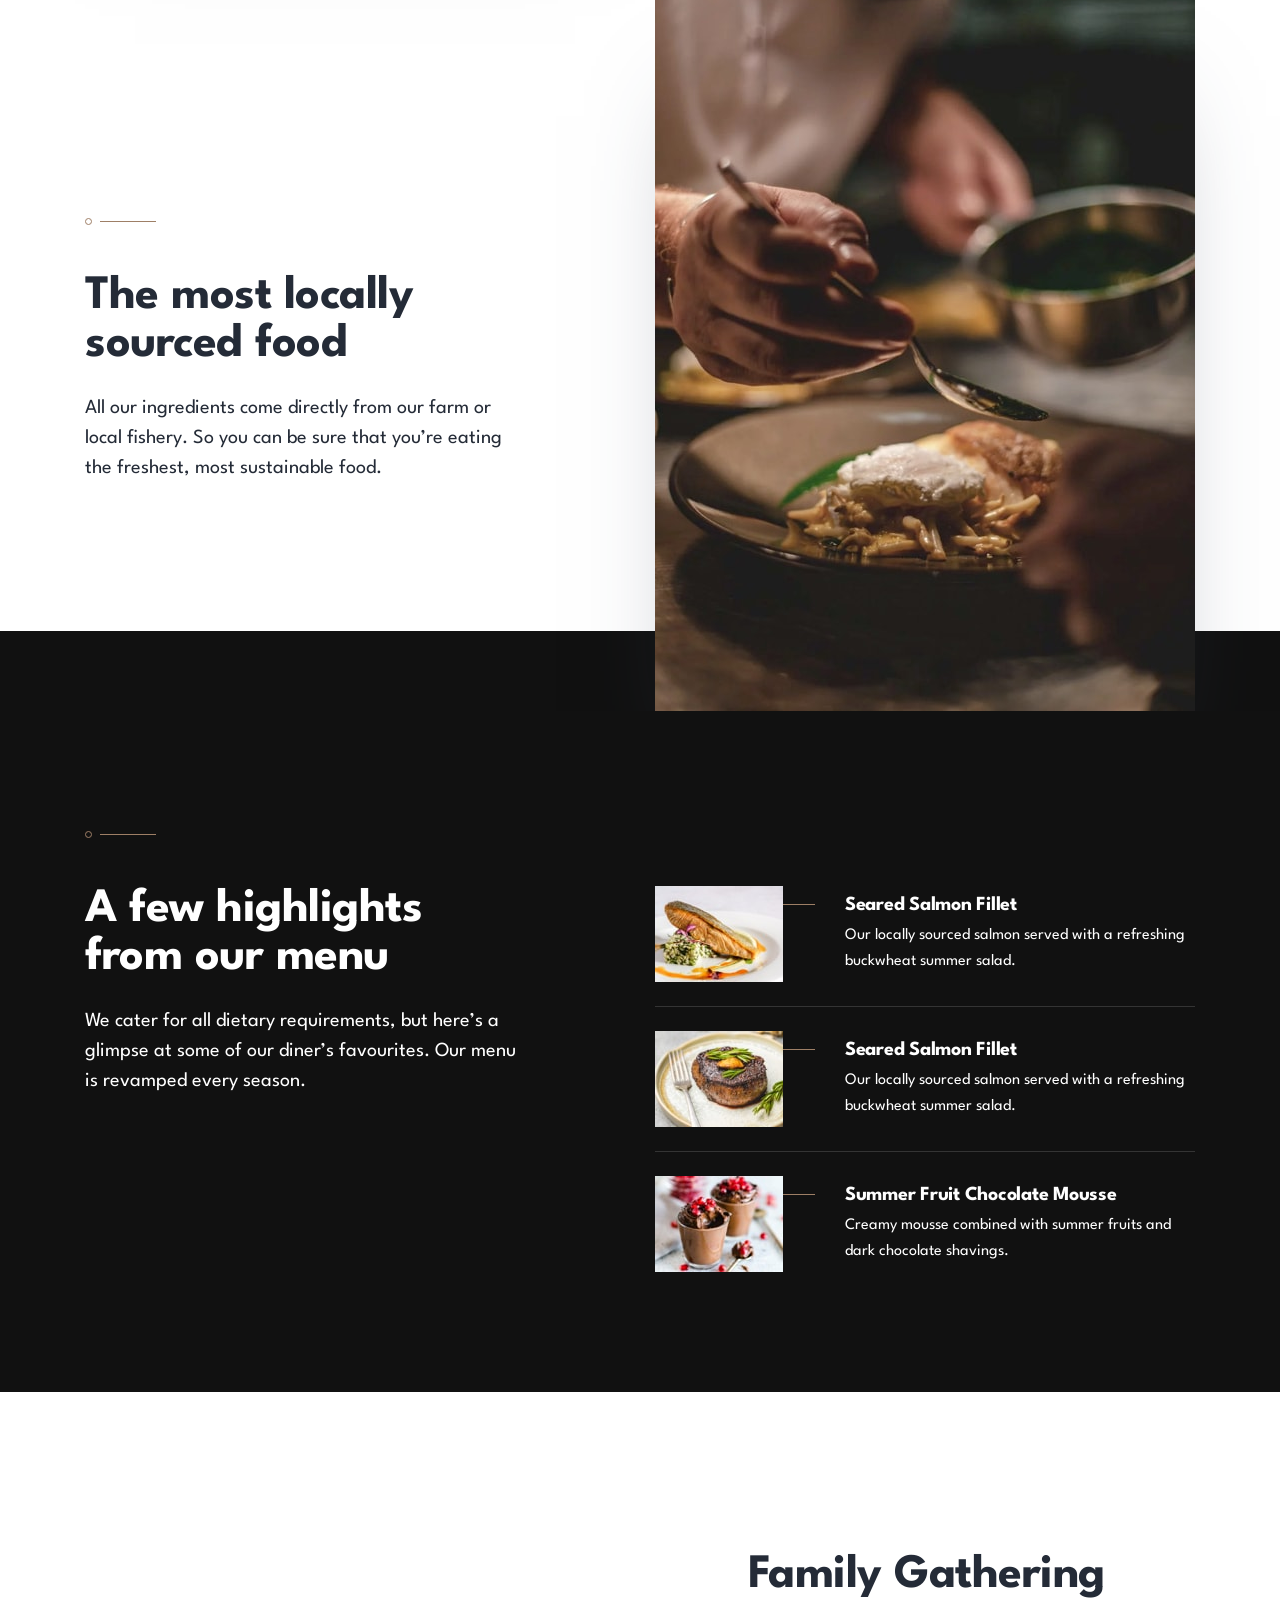
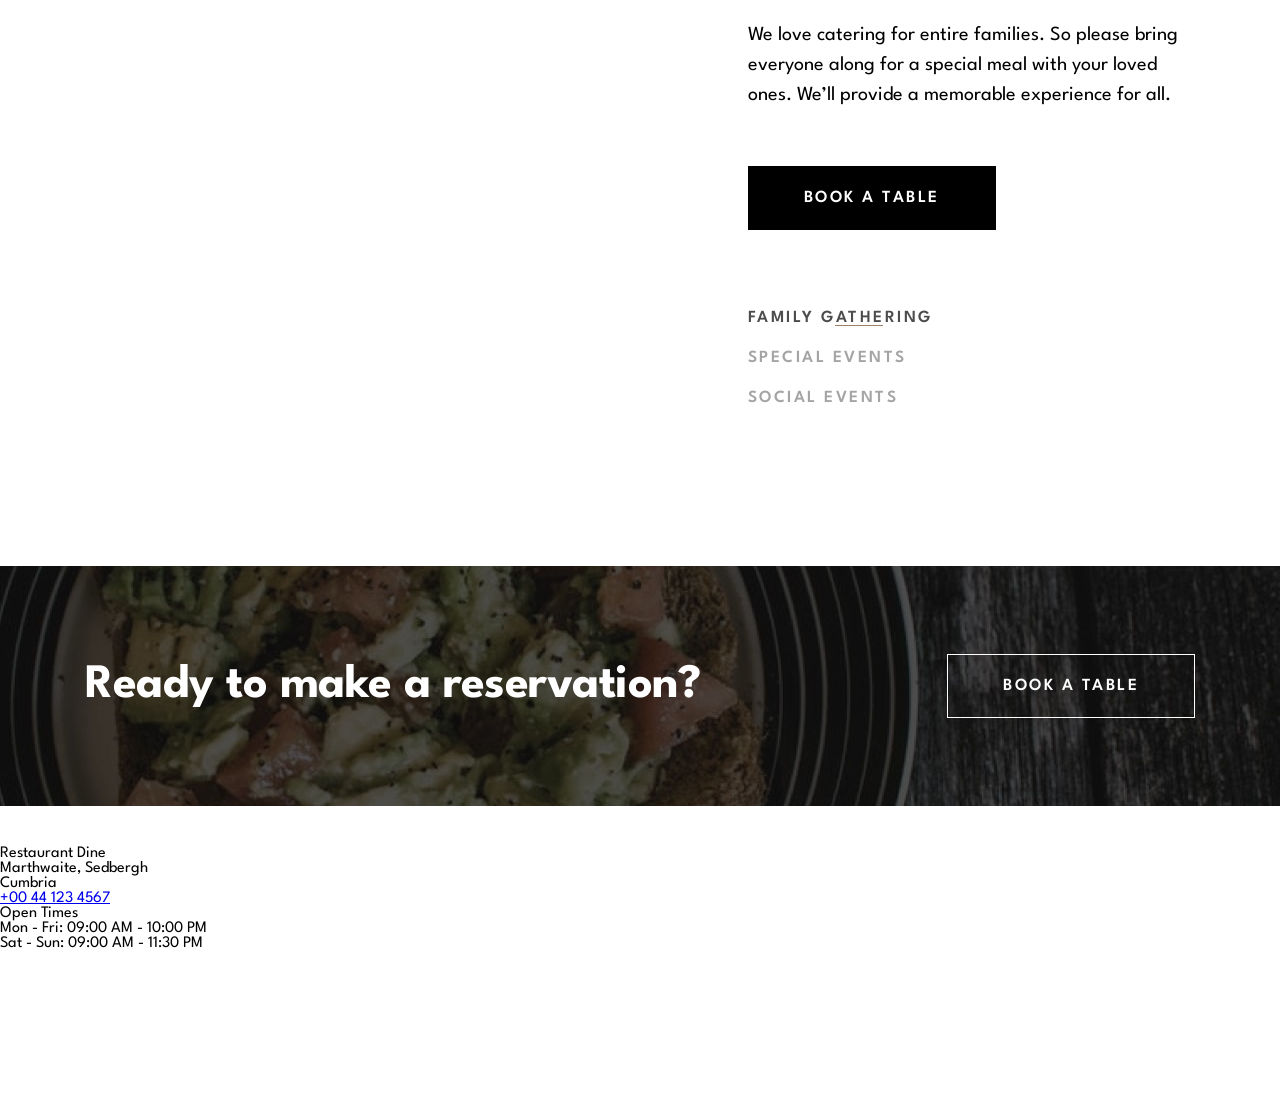
==== commit c28fcee7: "Add section bookings link styles" ====
--- a/index.html
+++ b/index.html
@@ -282,7 +282,7 @@
         </section>
         <section id="anchor-bookings" class="bookings-link">
             <div class="section-content-wrapper">
-                <h2 class="bookings-link-heading">
+                <h2 class="bookings-link-heading heading-2 animated-title">
                     Ready to make a reservation?
                 </h2>
                 <a href="" class="btn btn-book-a-table btn-transparent">
--- a/assets/css/styles.css
+++ b/assets/css/styles.css
@@ -92,7 +92,6 @@
 }
 
 .heading-1 {
-    /* Hero heading */
     font-size: 2rem;
     font-style: normal;
     font-weight: 300;
@@ -114,7 +113,6 @@
 }
 
 .heading-2 {
-    /* Usp item heading */
     font-feature-settings: 'liga' off, 'clig' off;
     font-size: 2rem;
     font-style: normal;
@@ -629,6 +627,10 @@
             height: 320px;
             background-image: url("/assets/images/patterns/pattern-curve-top-right.svg");
             background-repeat: no-repeat;
+
+            @media screen and (min-width: 1024px) {
+                right: 62.15%;
+            }
         }
     }
 
@@ -637,12 +639,23 @@
 
         @media screen and (min-width: 768px) {
             padding: 120px 0 121px 0;
+
+            @media screen and (min-width: 1024px) {
+                padding: 160px 0;
+                display: flex;
+                justify-content: center;
+                gap: 120px;
+            }
         }
 
         .events-images-container {
             position: relative;
             display: grid;
             justify-content: center;
+
+            @media screen and (min-width: 1024px) {
+                width: 48.65%;
+            }
 
             &::before {
                 @media screen and (min-width: 768px) {
@@ -655,6 +668,10 @@
                     height: 76px;
                     background-image: url("/assets/images/patterns/pattern-lines.svg");
                     background-repeat: no-repeat;
+
+                    @media screen and (min-width: 1024px) {
+                        left: -40px;
+                    }
                 }
             }
 
@@ -675,11 +692,21 @@
             display: flex;
             flex-direction: column-reverse;
 
+            @media screen and (min-width: 1024px) {
+                width: 40.09%;
+                flex-direction: column;
+                justify-content: center;
+            }
+
             .events-descriptions-container {
                 display: grid;
-                
+
                 @media screen and (min-width: 768px) {
                     justify-items: center;
+
+                    @media screen and (min-width: 1024px) {
+                        justify-items: unset;
+                    }
                 }
 
                 .event-panel {
@@ -691,6 +718,10 @@
 
                     @media screen and (min-width: 768px) {
                         width: 79.62%;
+
+                        @media screen and (min-width: 1024px) {
+                            width: unset;
+                        }
                     }
 
                     &.active {
@@ -705,6 +736,10 @@
 
                         @media screen and (min-width: 768px) {
                             margin-bottom: 20px;
+
+                            @media screen and (min-width: 1024px) {
+                                text-align: left;
+                            }
                         }
                     }
 
@@ -714,24 +749,43 @@
 
                         @media screen and (min-width: 768px) {
                             margin-bottom: 56px;
+
+                            @media screen and (min-width: 1024px) {
+                                margin-bottom: 26px;
+                                text-align: left;
+                            }
                         }
                     }
                 }
 
                 .btn-book-a-table {
                     margin: 0 auto;
+
+                    @media screen and (min-width: 1024px) {
+                        margin: 0;
+                    }
                 }
             }
 
             .events-list {
-                margin: 0 -58px;
                 padding: 37px 0 28px 0;
                 list-style-type: none;
 
                 @media screen and (min-width: 768px) {
+                    margin: 0 -58px;
                     padding: 57px 0 48px 0;
                     display: flex;
+                    justify-content: center;
                     gap: 10px;
+
+                    @media screen and (min-width: 1024px) {
+                        margin: unset;
+                        padding: 80px 0 0 0;
+                        display: flex;
+                        flex-direction: column;
+                        justify-content: unset;
+                        gap: 24px;
+                    }
                 }
 
                 li {
@@ -743,9 +797,14 @@
                         width: 223px;
                         min-height: 37px;
                         align-items: flex-start;
+
+                        @media screen and (min-width: 1024px) {
+                            min-height: 16px;
+                        }
                     }
 
                     .btn-event {
+                        position: relative;
                         width: 100%;
                         border: none;
                         background-color: transparent;
@@ -758,6 +817,10 @@
                             height: 100%;
                             display: flex;
                             justify-content: center;
+
+                            @media screen and (min-width: 1024px) {
+                                justify-content: flex-start;
+                            }
                         }
 
                         &:after {
@@ -770,6 +833,14 @@
                             height: 1px;
                             background-color: var(--colors-stone-500);
                             transition: width .3s ease-in-out;
+
+                            @media screen and (min-width: 1024px) {
+                                bottom: unset;
+                                top: 50%;
+                                transform: translateY(-50%);
+                                left: -127px;
+                                z-index: -10;
+                            }
                         }
 
                         &.active {
@@ -777,8 +848,16 @@
                             padding-bottom: 10px;
                             opacity: 1;
 
+                            @media screen and (min-width: 1024px) {
+                                padding-bottom: unset;
+                            }
+
                             &::after {
                                 width: 48px;
+
+                                @media screen and (min-width: 1024px) {
+                                    width: 95px;
+                                }
                             }
                         }
 
@@ -795,7 +874,59 @@
 }
 
 .bookings-link {
-    .section-content-wrapper {}
+    min-height: 328px;
+    padding: 82px 0;
+
+    background-image: image-set(url("../images/homepage/ready-bg-mobile.jpg") 1x,
+        url("../images/homepage/ready-bg-mobile@2x.jpg") 2x);
+    background-size: cover;
+    background-position: center;
+    background-repeat: no-repeat;
+
+    @media screen and (min-width: 768px) {
+        min-height: 272px;
+        padding: 68px 0;
+
+        background-image: image-set(url("../images/homepage/ready-bg-tablet.jpg") 1x,
+            url("../images/homepage/ready-bg-tablet@2x.jpg") 2x);
+
+        @media screen and (min-width: 1024px) {
+            min-height: 240px;
+            padding: 0;
+            display: flex;
+            align-items: center;
+
+            background-image: image-set(url("../images/homepage/ready-bg-desktop.jpg") 1x,
+                url("../images/homepage/ready-bg-desktop@2x.jpg") 2x);
+        }
+    }
+
+    .section-content-wrapper {
+        width: calc(100% - 40px);
+        display: flex;
+        flex-direction: column;
+        align-items: center;
+
+        @media screen and (min-width: 1024px) {
+            flex-direction: row;
+            justify-content: space-between;
+        }
+
+        .bookings-link-heading {
+            margin-bottom: 20px;
+            color: var(--colors-neutral-0);
+            text-align: center;
+
+            @media screen and (min-width: 768px) {
+                margin-bottom: 24px;
+
+                @media screen and (min-width: 1024px) {
+                    margin-bottom: unset;
+                    text-align: left;
+                }
+            }
+        }
+    }
 }
 
 .bookings {
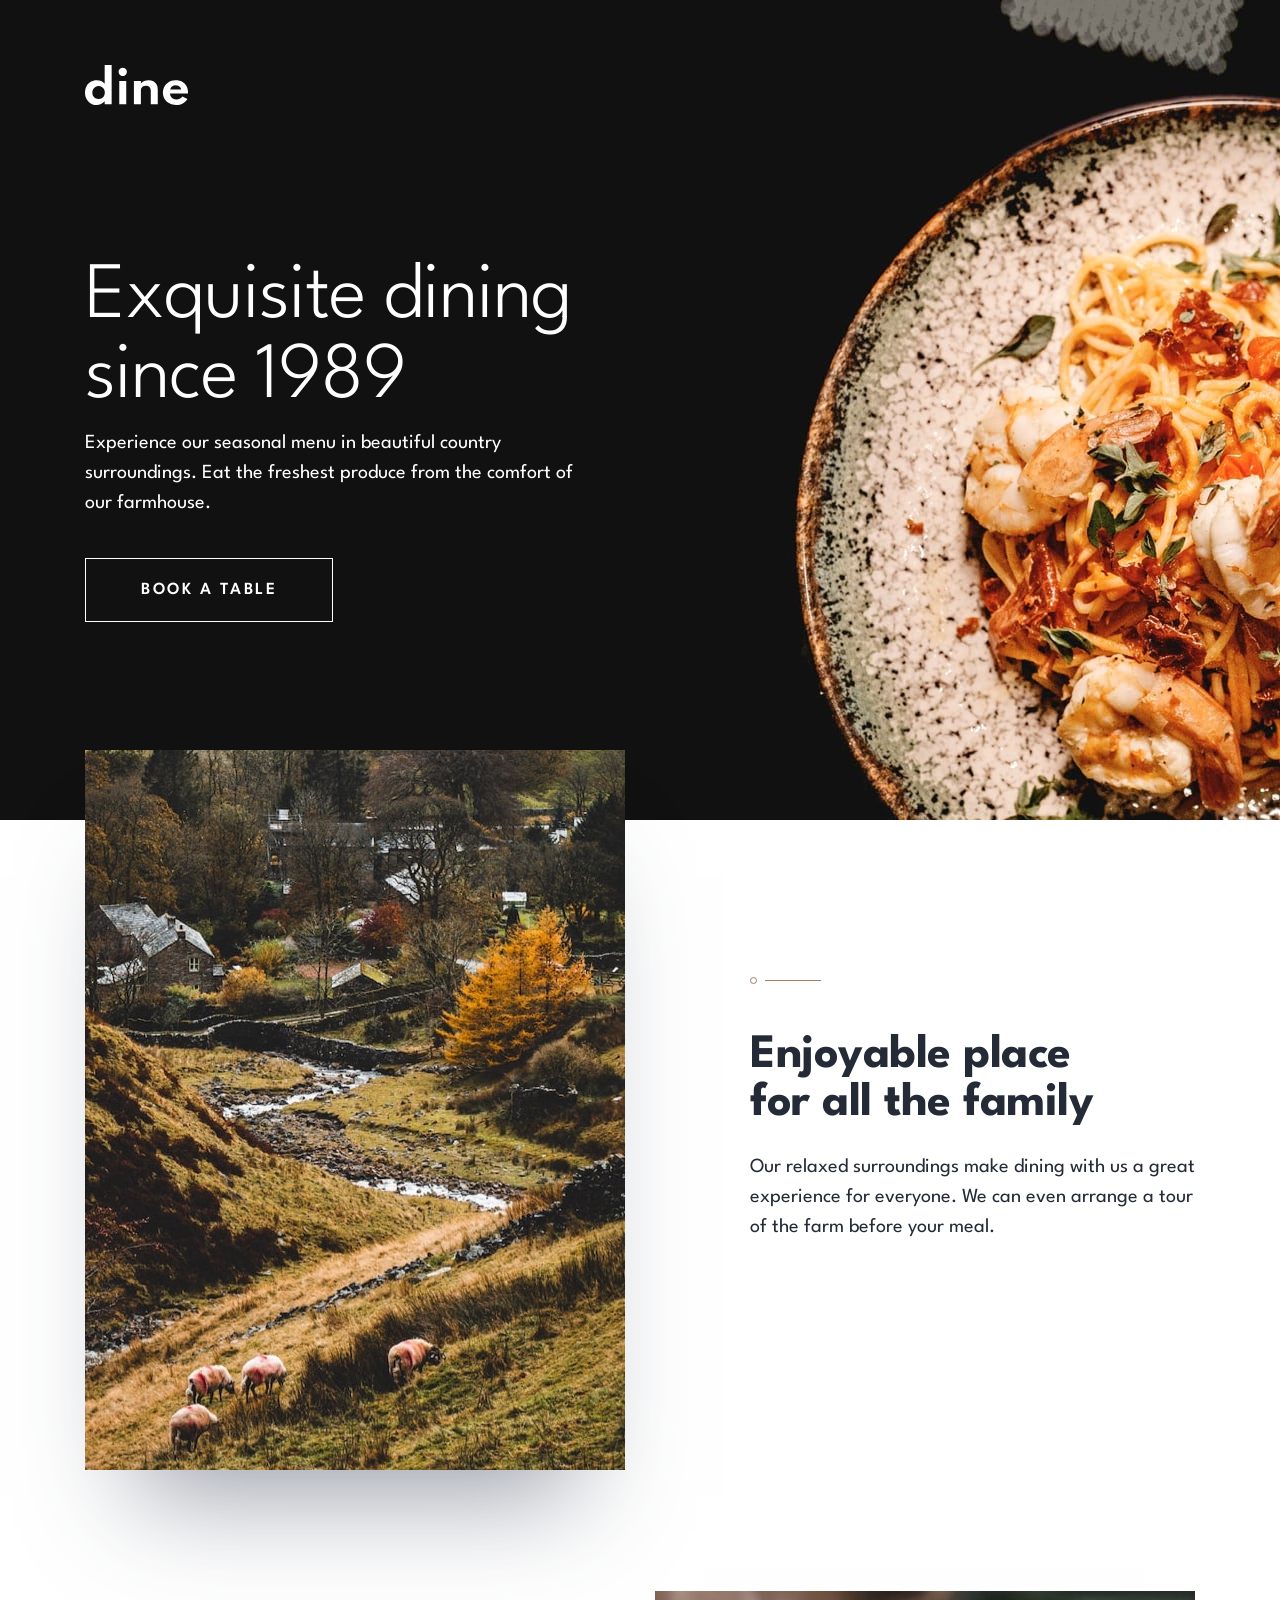
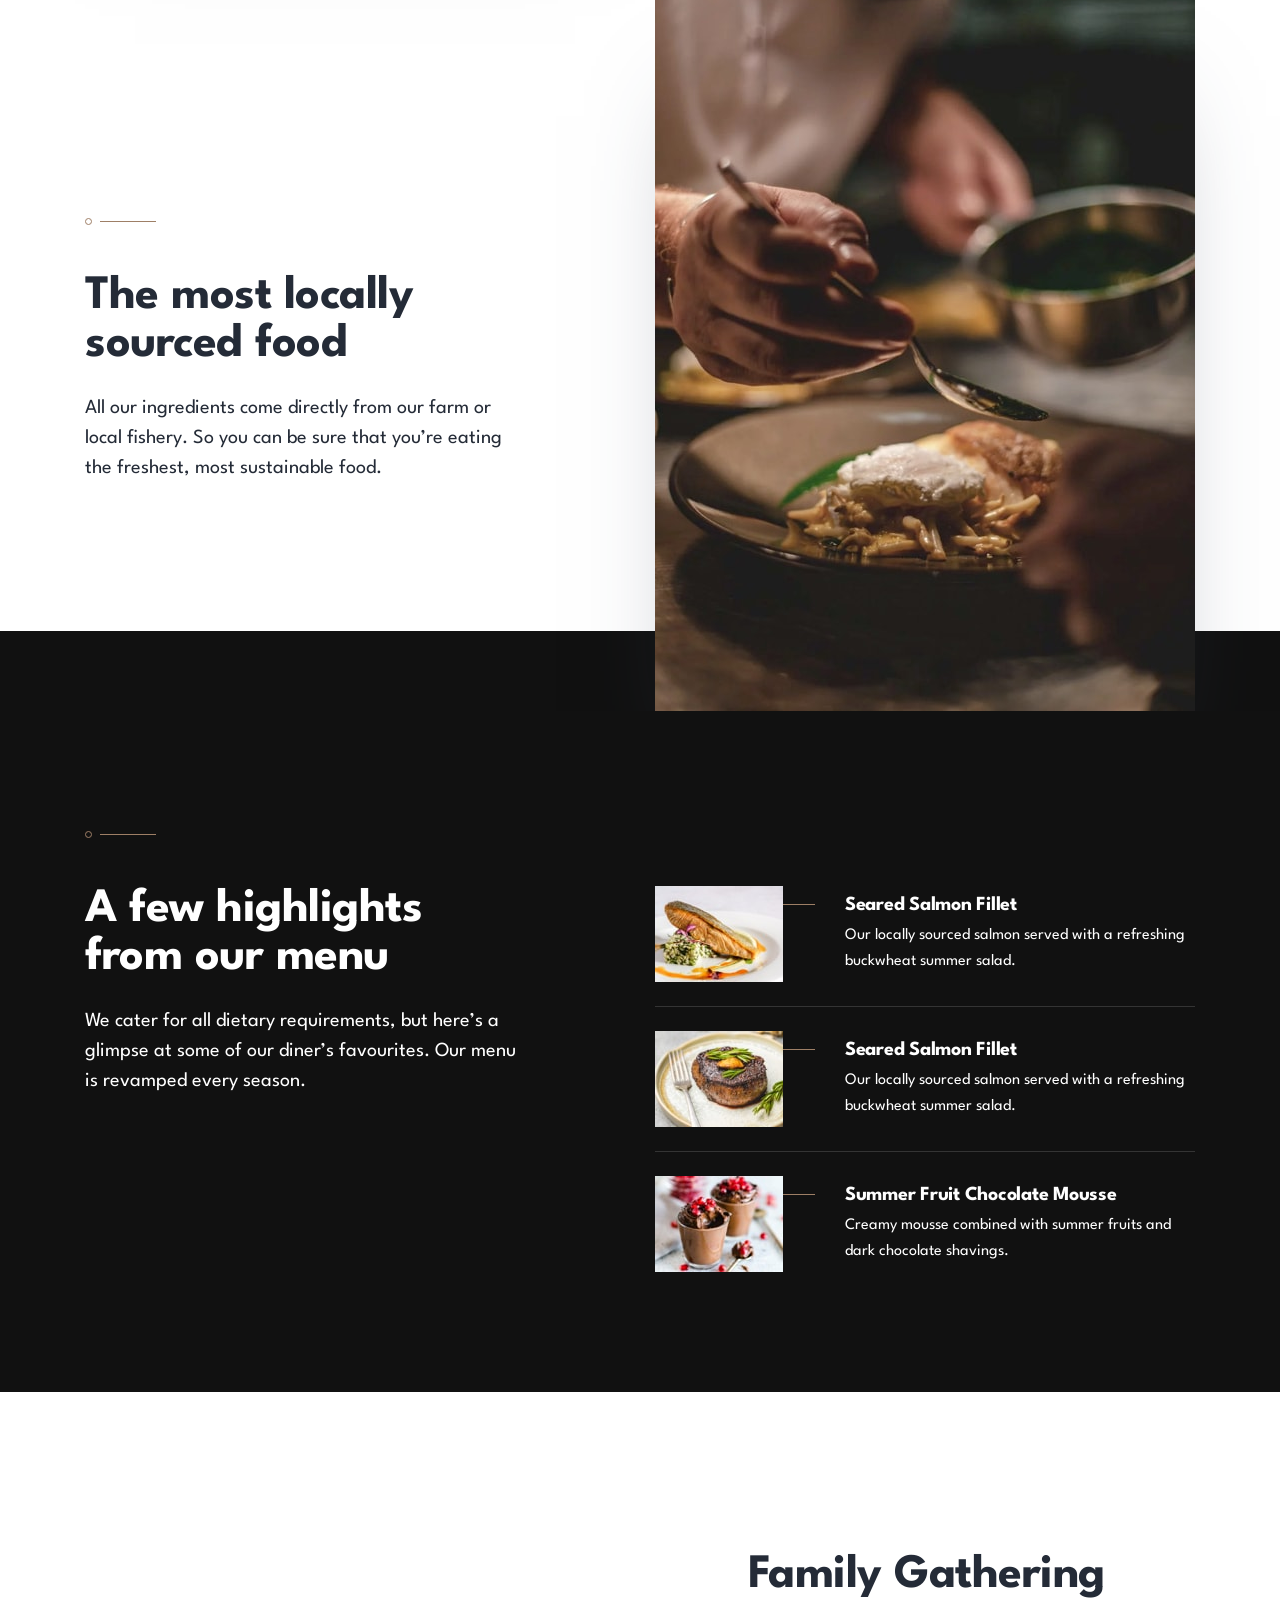
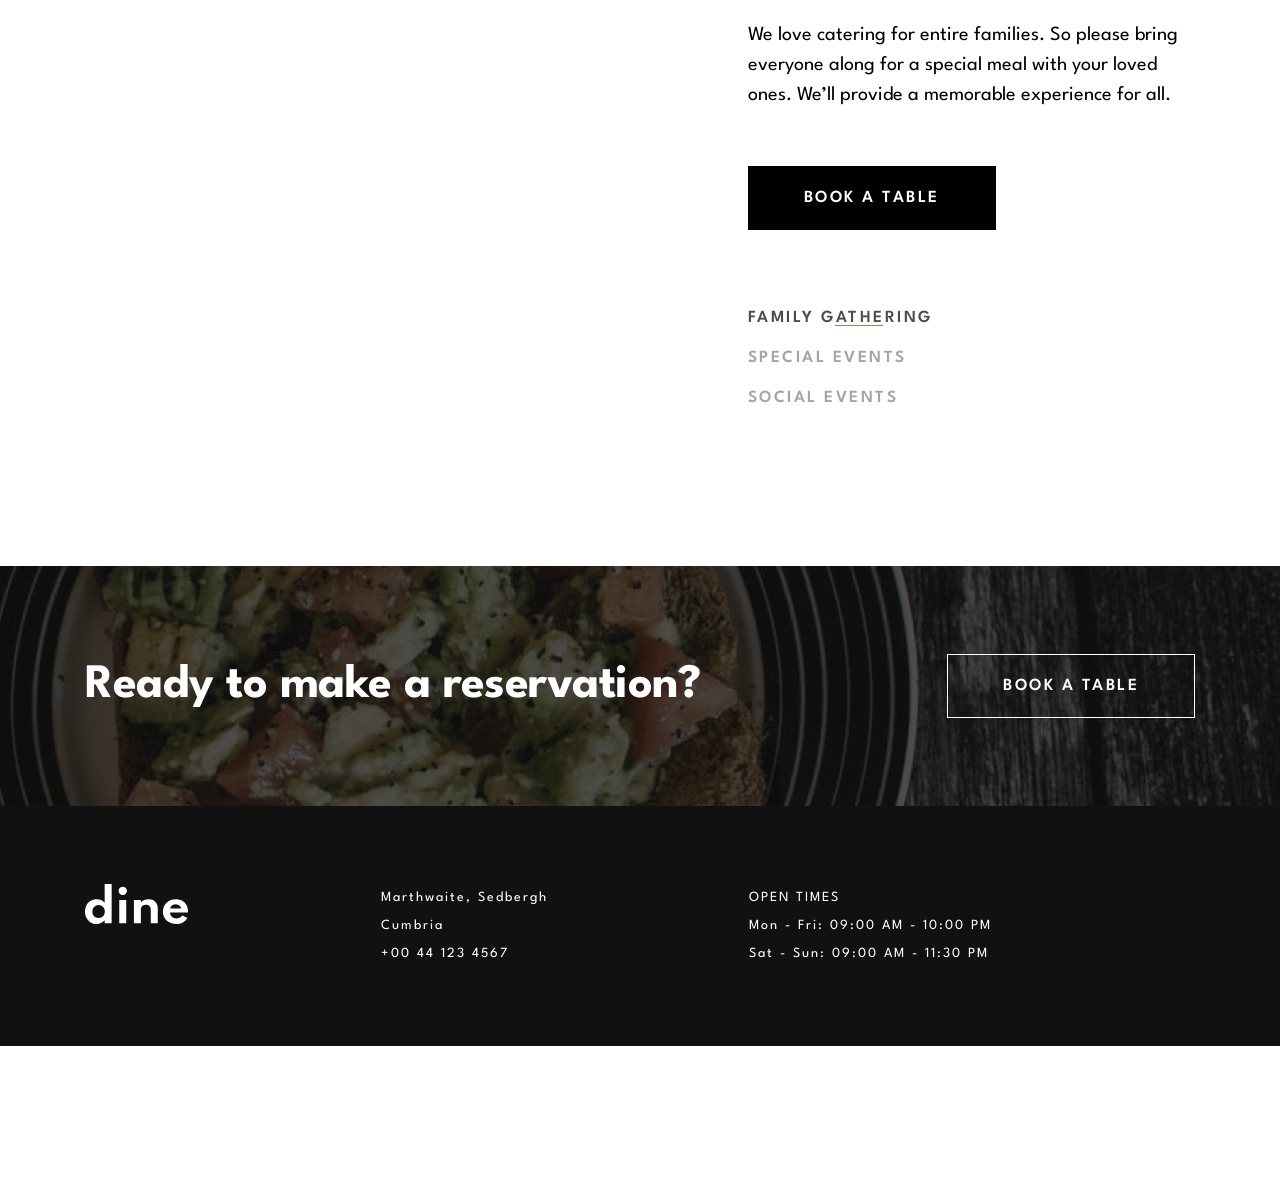
==== commit 40d13236: "Add page footer styles" ====
--- a/index.html
+++ b/index.html
@@ -294,17 +294,16 @@
     <footer class="page-footer">
         <div class="section-content-wrapper">
             <img src="assets/images/logo.svg" alt="" class="logo">
-            <div class="footer-info-wrapper">
+            <div class="footer-info-wrapper paragraph-xsmall">
                 <address class="contact">
-                    <p class="rte">
-                        Restaurant Dine<br>
+                    <p>
                         Marthwaite, Sedbergh<br>
                         Cumbria<br>
-                        <a href="tel:+00441234567">+00 44 123 4567</a>
+                        <a href="tel:+00441234567" class="phone">+00 44 123 4567</a>
                     </p>
                 </address>
                 <div class="opening-hours">
-                    <p class="rte">
+                    <p>
                         Open Times<br>
                         Mon - Fri: 09:00 AM - 10:00 PM<br>
                         Sat - Sun: 09:00 AM - 11:30 PM
--- a/assets/css/styles.css
+++ b/assets/css/styles.css
@@ -157,6 +157,15 @@
     line-height: 162.5%;
 }
 
+.paragraph-xsmall {
+    font-feature-settings: 'liga' off, 'clig' off;
+    font-size: 0.875rem;
+    font-style: normal;
+    font-weight: 400;
+    line-height: 200%;
+    letter-spacing: 0.125rem;
+}
+
 .btn-book-a-table {
     font-size: 1.0625rem;
     font-style: normal;
@@ -190,7 +199,91 @@
 /* Footer styles */
 
 .page-footer {
-    .section-content-wrapper {}
+    width: 100%;
+    min-height: 440px;
+    display: flex;
+    justify-content: center;
+    align-items: center;
+    overflow: hidden;
+    background-color: var(--colors-neutral-900);
+    color: var(--colors-neutral-0);
+
+    @media screen and (min-width: 768px) {
+        min-height: 328px;
+
+        @media screen and (min-width: 1024px) {
+            min-height: 240px;
+        }
+    }
+
+    .section-content-wrapper {
+        width: 87.2%;
+        display: flex;
+        flex-direction: column;
+        align-items: center;
+        gap: 40px;
+
+        @media screen and (min-width: 768px) {
+            width: 89.71%;
+            flex-direction: row;
+            justify-content: space-between;
+            align-items: flex-start;
+
+            @media screen and (min-width: 1024px) {
+                width: calc(100% - 40px);
+                max-width: 1110px;
+            }
+        }
+
+        .footer-info-wrapper {
+            display: flex;
+            flex-direction: column;
+            align-items: center;
+            gap: 32px;
+            text-align: center;
+
+            @media screen and (min-width: 768px) {
+                width: 66.18%;
+                align-items: flex-start;
+                text-align: left;
+
+                @media screen and (min-width: 1024px) {
+                    width: 73.33%;
+                    flex-direction: row;
+                    gap: unset;
+                    justify-content: space-between;
+                }
+            }
+
+            .contact {
+                @media screen and (min-width: 1024px) {
+                    width: 29.98%;
+                }
+
+                .phone {
+                    &:link,
+                    &:visited,
+                    &:hover,
+                    &:active {
+                        color: var(--colors-neutral-0);
+                        text-decoration: none;
+                    }
+                }
+            }
+
+            .opening-hours {
+                @media screen and (min-width: 1024px) {
+                    width: 54.79%;
+                }
+
+                p {
+                    &::first-line {
+                        text-transform: uppercase;
+                    }
+                }
+            }
+        }
+    }
 }
 
 /* Section styles */
@@ -878,7 +971,7 @@
     padding: 82px 0;
 
     background-image: image-set(url("../images/homepage/ready-bg-mobile.jpg") 1x,
-        url("../images/homepage/ready-bg-mobile@2x.jpg") 2x);
+            url("../images/homepage/ready-bg-mobile@2x.jpg") 2x);
     background-size: cover;
     background-position: center;
     background-repeat: no-repeat;
@@ -888,7 +981,7 @@
         padding: 68px 0;
 
         background-image: image-set(url("../images/homepage/ready-bg-tablet.jpg") 1x,
-            url("../images/homepage/ready-bg-tablet@2x.jpg") 2x);
+                url("../images/homepage/ready-bg-tablet@2x.jpg") 2x);
 
         @media screen and (min-width: 1024px) {
             min-height: 240px;
@@ -897,7 +990,7 @@
             align-items: center;
 
             background-image: image-set(url("../images/homepage/ready-bg-desktop.jpg") 1x,
-                url("../images/homepage/ready-bg-desktop@2x.jpg") 2x);
+                    url("../images/homepage/ready-bg-desktop@2x.jpg") 2x);
         }
     }
 
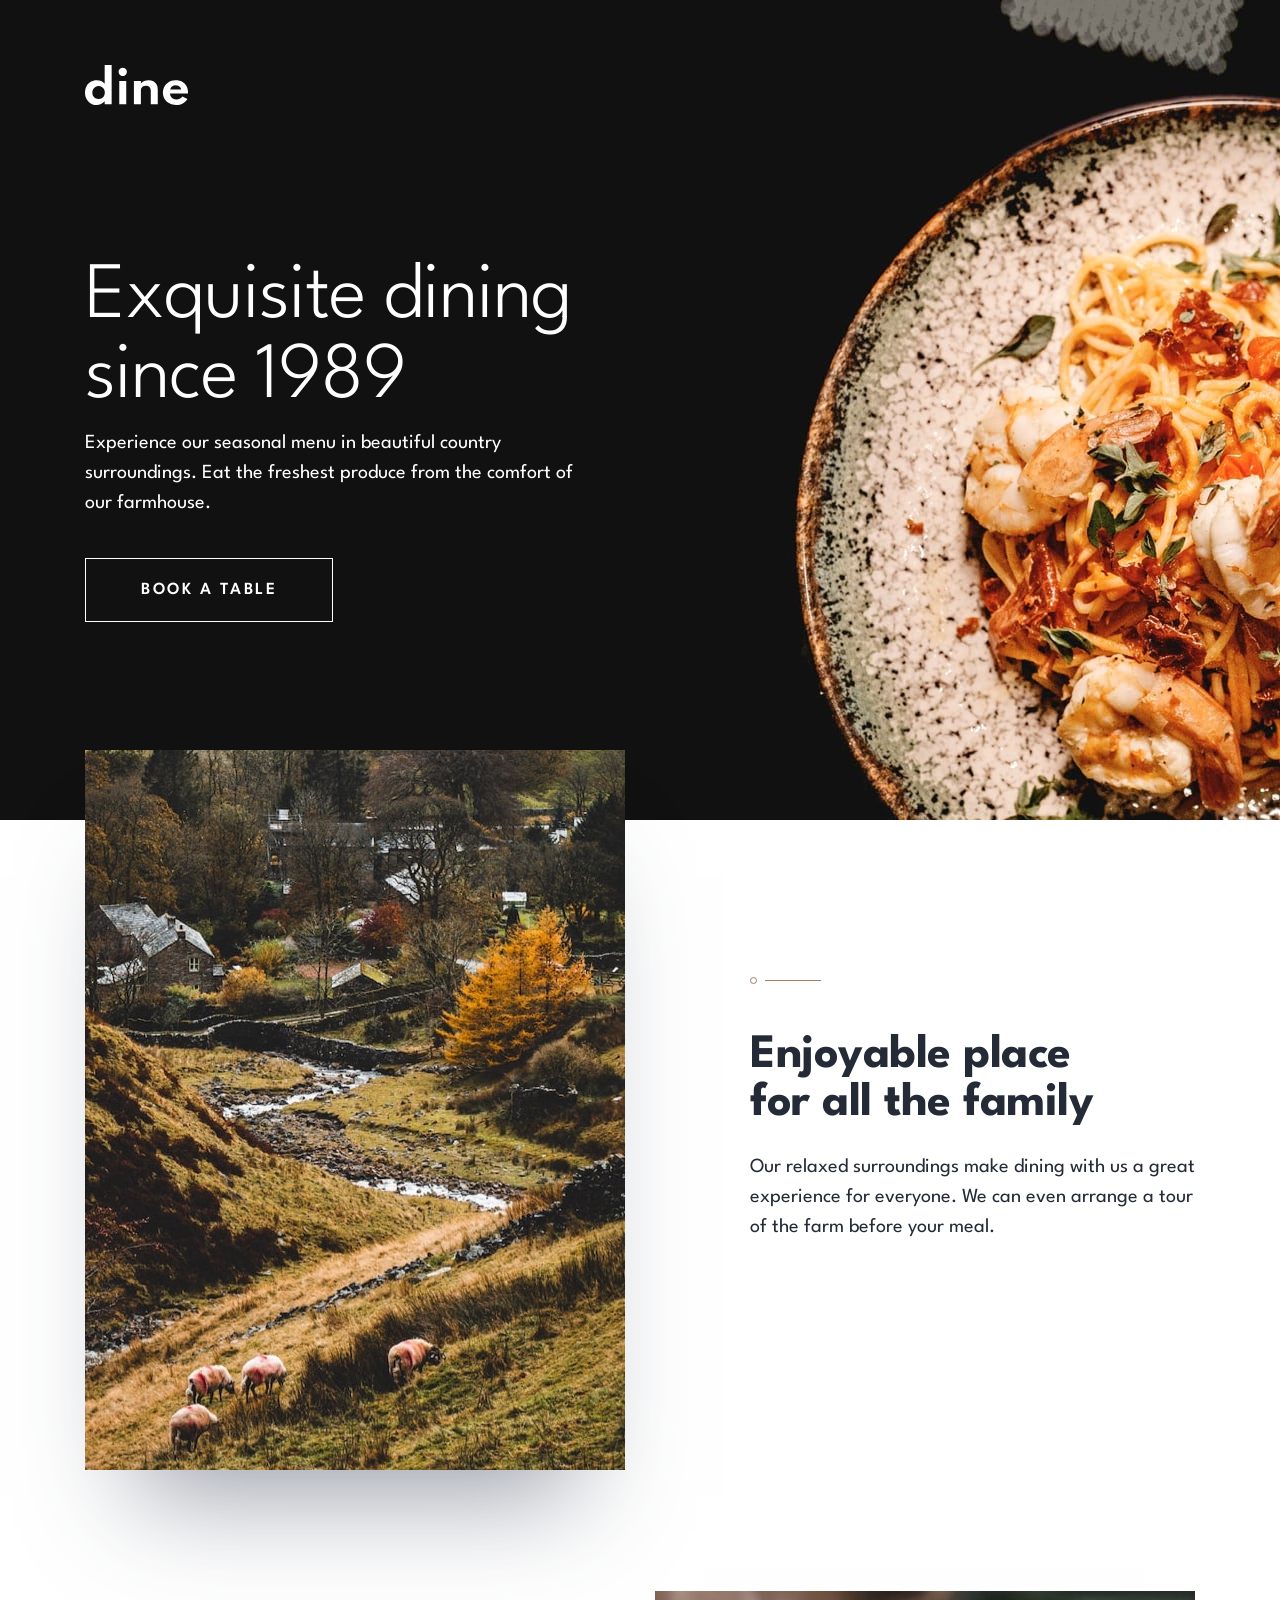
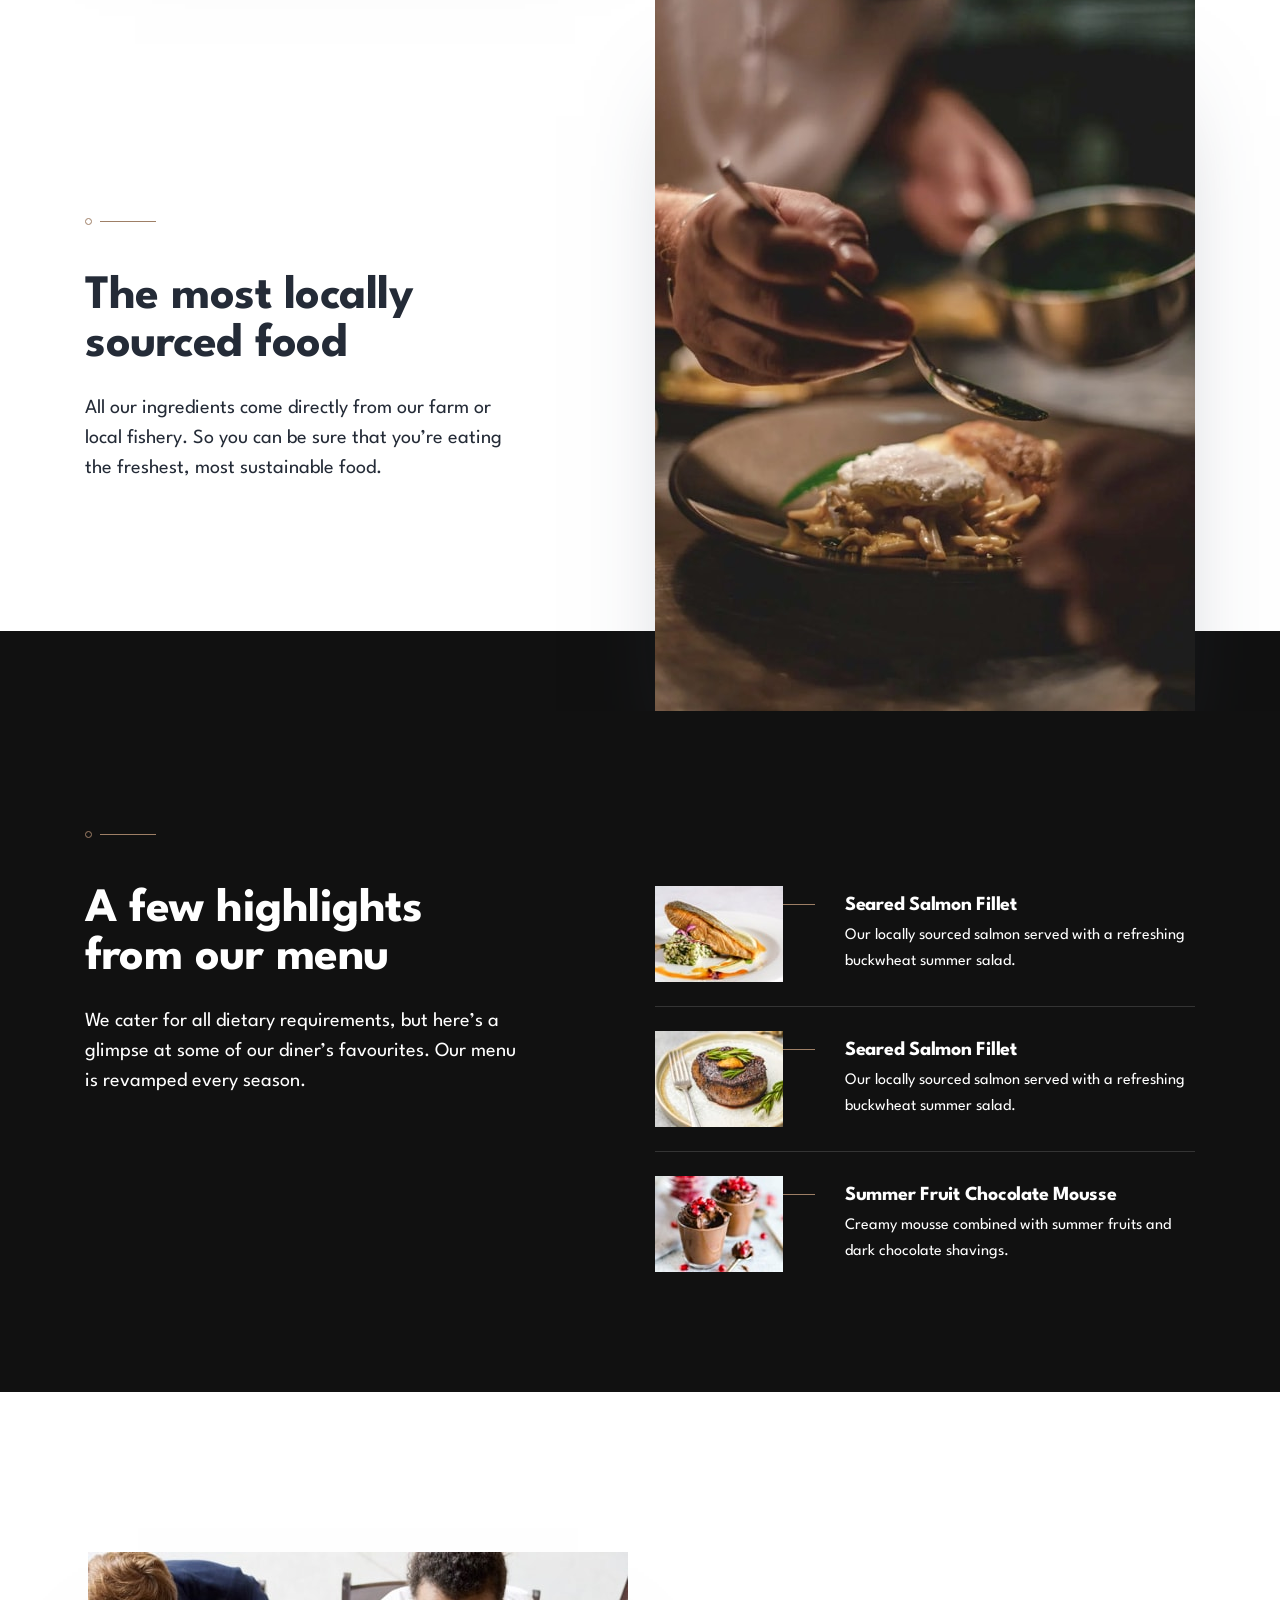
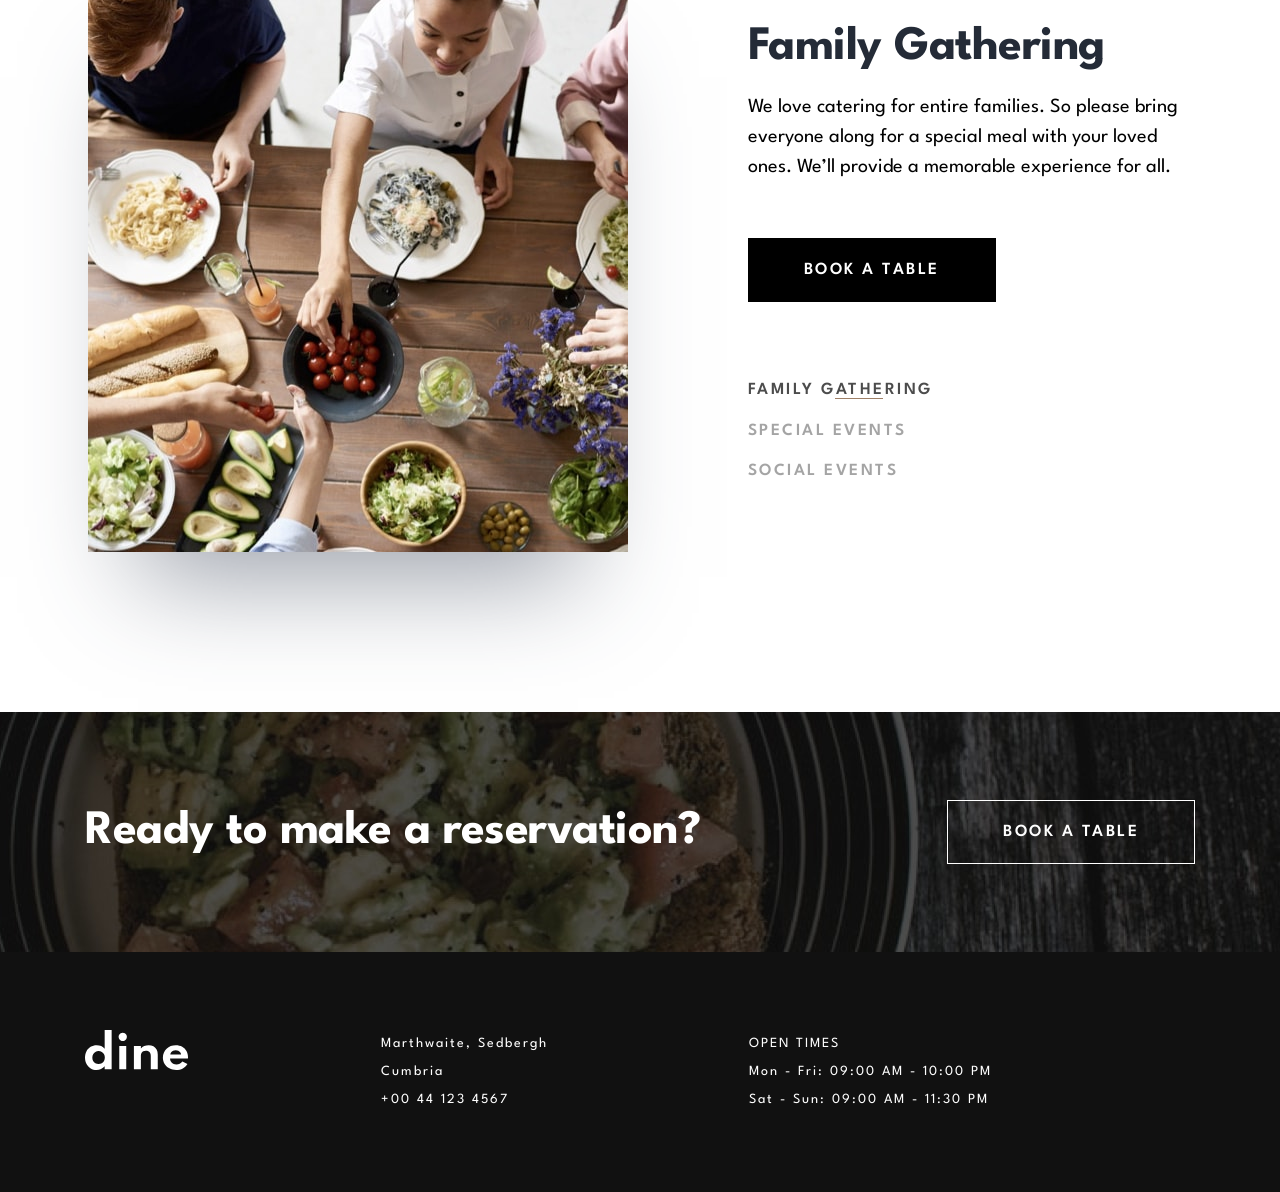
==== commit d0da1d19: "Fix styles.css path" ====
--- a/index.html
+++ b/index.html
@@ -10,14 +10,14 @@
         content="Experience exceptional dining in beautiful country surroundings. Enjoy locally sourced produce and a menu crafted for every occasion at Dine.">
 
     <link rel="shortcut icon" href="assets/images/favicon-32x32.png" type="image/x-icon">
-    <link rel="stylesheet" href="/assets/css/styles.css">
+    <link rel="stylesheet" href="assets/css/styles.css">
 </head>
 
 <body class="page-home">
     <main>
         <section id="anchor-hero" class="hero">
             <div class="section-content-wrapper">
-                <img src="assets/images/logo.svg" alt="Dine" class="logo">
+                <img src="assets/images/logo.svg" alt="" class="logo">
                 <h1 class="hero-heading heading-1">
                     Exquisite dining<br>
                     since 1989
@@ -26,7 +26,7 @@
                     Experience our seasonal menu in beautiful country surroundings. Eat the freshest produce from
                     the comfort of our farmhouse.
                 </p>
-                <a href="/booking.html" class="btn btn-book-a-table btn-transparent">
+                <a href="booking.html" class="btn btn-book-a-table btn-transparent">
                     Book a table
                 </a>
             </div>
@@ -256,7 +256,7 @@
                                 cater for big parties. We’ll work with you to make your event a hit with everyone.
                             </p>
                         </div>
-                        <a href="" class="btn btn-book-a-table btn-solid">
+                        <a href="booking.html" class="btn btn-book-a-table btn-solid">
                             Book a table
                         </a>
                     </div>
@@ -285,7 +285,7 @@
                 <h2 class="bookings-link-heading heading-2 animated-title">
                     Ready to make a reservation?
                 </h2>
-                <a href="" class="btn btn-book-a-table btn-transparent">
+                <a href="booking.html" class="btn btn-book-a-table btn-transparent">
                     Book a table
                 </a>
             </div>
@@ -313,7 +313,7 @@
         </div>
     </footer>
 
-    <script src="/assets/js/main.js"></script>
+    <script src="assets/js/main.js"></script>
 </body>
 
-</html>+</html>
--- a/assets/css/styles.css
+++ b/assets/css/styles.css
@@ -42,6 +42,14 @@
 video {
     display: block;
     max-width: 100%;
+}
+
+button {
+    @media(hover: hover) {
+        &:hover {
+            cursor: pointer;
+        }
+    }
 }
 
 /* Colors */
@@ -146,7 +154,7 @@
 
     @media screen and (min-width: 768px) {
         font-size: 1.25rem;
-        line-height: 1.875rem;
+        line-height: 150%;
     }
 }
 
@@ -182,6 +190,26 @@
     line-height: 95%;
     letter-spacing: 0.15625rem;
     text-transform: uppercase;
+}
+
+legend,
+input,
+.custom-select-trigger,
+.custom-select-option {
+    font-feature-settings: 'liga' off, 'clig' off;
+    font-size: 1.25rem;
+    font-style: normal;
+    font-weight: 400;
+    line-height: 150%;
+}
+
+.error-message {
+    font-feature-settings: 'liga' off, 'clig' off;
+    font-size: 0.625rem;
+    font-style: normal;
+    font-weight: 500;
+    line-height: 100%;
+    letter-spacing: -0.0125rem;
 }
 
 /* Page styles */
@@ -261,6 +289,7 @@
                 }
 
                 .phone {
+
                     &:link,
                     &:visited,
                     &:hover,
@@ -1023,26 +1052,356 @@
 }
 
 .bookings {
-    .section-content-wrapper {}
+    position: relative;
+    background-image: image-set(url("../images/booking/hero-bg-mobile.jpg") 1x,
+            url("../images/booking/hero-bg-mobile@2x.jpg") 2x);
+    background-size: contain;
+    background-position: top;
+    background-repeat: no-repeat;
+
+    @media screen and (min-width: 768px) {
+        background-image: image-set(url("../images/booking/hero-bg-tablet.jpg") 1x,
+                url("../images/booking/hero-bg-tablet@2x.jpg") 2x);
+
+        @media screen and (min-width: 1024px) {
+            background-image: image-set(url("../images/booking/hero-bg-desktop.jpg") 1x,
+                    url("../images/booking/hero-bg-desktop@2x.jpg") 2x);
+            background-size: 100% 600px;
+        }
+    }
+
+    &::after {
+        @media screen and (min-width: 1024px) {
+            content: "";
+            position: absolute;
+            bottom: 0;
+            left: 0;
+            z-index: -1;
+            width: 993px;
+            height: 330px;
+            background-image: url("/assets/images/patterns/pattern-curve-bottom-right.svg");
+            background-size: 100% 100%;
+            background-repeat: no-repeat;
+        }
+    }
+
+    .section-content-wrapper {
+        min-height: 1134px;
+        padding: 65px 0 86px 0;
+        display: flex;
+        flex-direction: column;
+        align-items: center;
+        gap: 89px;
+
+        @media screen and (min-width: 768px) {
+            min-height: 1035px;
+            padding: 56px 0 120px 0;
+            gap: 70px;
+
+            @media screen and (min-width: 1024px) {
+                min-height: 918px;
+                padding: 65px 0 116px 0;
+                gap: 153px;
+            }
+        }
+
+        .logo {
+            @media screen and (min-width: 768px) {
+                align-self: flex-start;
+                margin-left: -59px;
+
+                @media screen and (min-width: 1024px) {
+                    margin-left: unset;
+                }
+            }
+        }
+
+        .bookings-content-wrapper {
+            @media screen and (min-width: 1024px) {
+                display: flex;
+                justify-content: space-between;
+            }
+
+            .text-wrapper {
+                margin-bottom: 130px;
+                color: var(--colors-neutral-0);
+                text-align: center;
+
+                @media screen and (min-width: 768px) {
+                    margin-bottom: 38px;
+
+                    @media screen and (min-width: 1024px) {
+                        width: 40.09%;
+                        text-align: left;
+                    }
+                }
+
+                .bookings-heading {
+                    margin-bottom: 12px;
+
+                    @media screen and (min-width: 1024px) {
+                        margin-bottom: 20px;
+                    }
+                }
+            }
+
+            .bookings-form {
+                position: relative;
+                padding: 36px 32px;
+                display: flex;
+                flex-direction: column;
+                gap: 32px;
+                background-color: var(--colors-neutral-0);
+                box-shadow: 0 75px 100px -50px rgba(56, 66, 85, 0.50);
+
+                @media screen and (min-width: 768px) {
+                    padding: 50px 48px;
+                    gap: unset;
+
+                    @media screen and (min-width: 1024px) {
+                        width: 48.65%;
+                    }
+                }
+
+                &::after {
+                    @media screen and (min-width: 1024px) {
+                        content: "";
+                        position: absolute;
+                        bottom: -38px;
+                        left: -80px;
+                        z-index: -1;
+                        width: 160px;
+                        height: 76px;
+                        background-image: url("/assets/images/patterns/pattern-lines.svg");
+                        background-repeat: no-repeat;
+                    }
+                }
+
+                .form-field {
+                    min-height: 43px;
+                    border-bottom: 1px solid var(--colors-neutral-400);
+
+                    @media screen and (min-width: 768px) {
+                        margin-bottom: 34px;
+                    }
+
+                    input {
+                        width: 100%;
+                        height: 30px;
+                        padding: 0 16px;
+                        border: none;
+                        color: var(--colors-neutral-900);
+
+                        &::-webkit-inner-spin-button,
+                        &::-webkit-outer-spin-button {
+                            -webkit-appearance: none;
+                            margin: 0;
+                        }
+
+                        &::placeholder {
+                            color: rgb(from var(--colors-neutral-900) r g b / 0.5);
+                        }
+
+                        &::placeholder {
+                            color: rgb(from var(--colors-neutral-900) r g b / 0.5);
+                        }
+                    }
+
+                    .error-message {
+                        display: none;
+                        position: relative;
+                        top: 24px;
+                        left: 16px;
+                    }
+                }
+
+                .form-field.amount-of-guests {
+                    display: flex;
+                    justify-content: space-between;
+
+                    .amount {
+                        width: 25px;
+                        height: 25px;
+                        border: none;
+                        background-color: var(--colors-neutral-0);
+                        background-repeat: no-repeat;
+                        background-position: center;
+
+                        &.decrease {
+                            background-image: url("../images/icons/icon-minus.svg");
+                        }
+
+                        &.increase {
+                            background-image: url("../images/icons/icon-plus.svg");
+                        }
+                    }
+
+                    input {
+                        text-align: center;
+                    }
+                }
+
+                .form-field.error {
+                    input {
+                        color: var(--colors-red-500);
+
+                        &::placeholder {
+                            color: rgb(from var(--colors-red-500) r g b / 0.5);
+                        }
+                    }
+
+                    .error-message {
+                        display: block;
+                        color: var(--colors-red-500);
+                    }
+                }
+
+                fieldset {
+                    position: relative;
+                    border: none;
+                    max-width: 320px;
+
+                    @media screen and (min-width: 768px) {
+                        max-width: 444px;
+                        padding-left: 23.75%;
+                    }
+
+                    legend {
+                        margin-bottom: 8px;
+
+                        @media screen and (min-width: 768px) {
+                            position: absolute;
+                            top: 0;
+                            left: 0;
+                            width: 23.75%;
+                            margin-bottom: 0;
+                        }
+                    }
+
+                    .error-message {
+                        display: none;
+                        position: absolute;
+                        top: -10px;
+                        left: 0;
+                        z-index: 1;
+
+                        @media screen and (min-width: 768px) {
+                            top: 30px;
+                        }
+                    }
+
+                    &:has(.form-field.error) {
+
+                        legend,
+                        >.error-message {
+                            display: block;
+                            color: var(--colors-red-500);
+                        }
+                    }
+
+                    .form-field-wrapper {
+                        display: flex;
+                        justify-content: space-between;
+
+                        @media screen and (min-width: 768px) {
+                            justify-content: flex-end;
+                            gap: 16px;
+                        }
+
+                        .form-field {
+                            width: 75px;
+
+                            &:last-child {
+                                width: 95px;
+                            }
+
+                            input {
+                                height: 28px;
+                            }
+                        }
+
+                        .form-field.custom-select {
+                            position: relative;
+
+                            .custom-select-trigger {
+                                display: block;
+                                width: 66px;
+                                height: 28px;
+                                margin: 0 auto;
+                                border: none;
+                                appearance: none;
+                                background-color: transparent;
+                                background-image: url("../images/icons/icon-arrow.svg");
+                                background-repeat: no-repeat;
+                                background-position: right top 8px;
+                                background-size: 16px 10px;
+                                text-align: left;
+                            }
+
+                            .custom-select-options {
+                                position: absolute;
+                                top: 51px;
+                                left: 0;
+                                width: 106px;
+                                padding: 18px 16px 13px 16px;
+                                display: flex;
+                                flex-direction: column;
+                                gap: 16px;
+                                list-style-type: none;
+                                background-color: var(--colors-neutral-0);
+                                box-shadow: 0 15px 25px 0 rgba(56, 66, 85, 0.25);
+
+                                &[hidden] {
+                                    display: none;
+                                }
+
+                                li {
+                                    .custom-select-option {
+                                        width: 100%;
+                                        display: flex;
+                                        justify-content: flex-start;
+                                        align-items: center;
+                                        gap: 12px;
+                                        border: none;
+                                        background-color: var(--colors-neutral-0);
+
+                                        .custom-select-check {
+                                            opacity: 0;
+                                        }
+
+                                        &.is-selected {
+                                            .custom-select-check {
+                                                opacity: 1;
+                                            }
+                                        }
+                                    }
+                                }
+                            }
+                        }
+                    }
+                }
+            }
+        }
+    }
 }
 
 /* Element styles */
 
 /* -- Button styles */
 
-.btn-book-a-table {
-    width: 248px;
+.btn-book-a-table,
+.btn-submit {
     height: 64px;
     display: flex;
     justify-content: center;
     align-items: center;
     transition: color .3s ease-in, background-color .3s ease-in;
+    text-transform: uppercase;
 
     &:link,
     &:visited,
     &:hover,
     &:active {
-        text-transform: uppercase;
         text-decoration: none;
     }
 
@@ -1074,4 +1433,12 @@
             }
         }
     }
+}
+
+.btn-book-a-table {
+    width: 248px;
+}
+
+.btn-submit {
+    width: 100%;
 }
